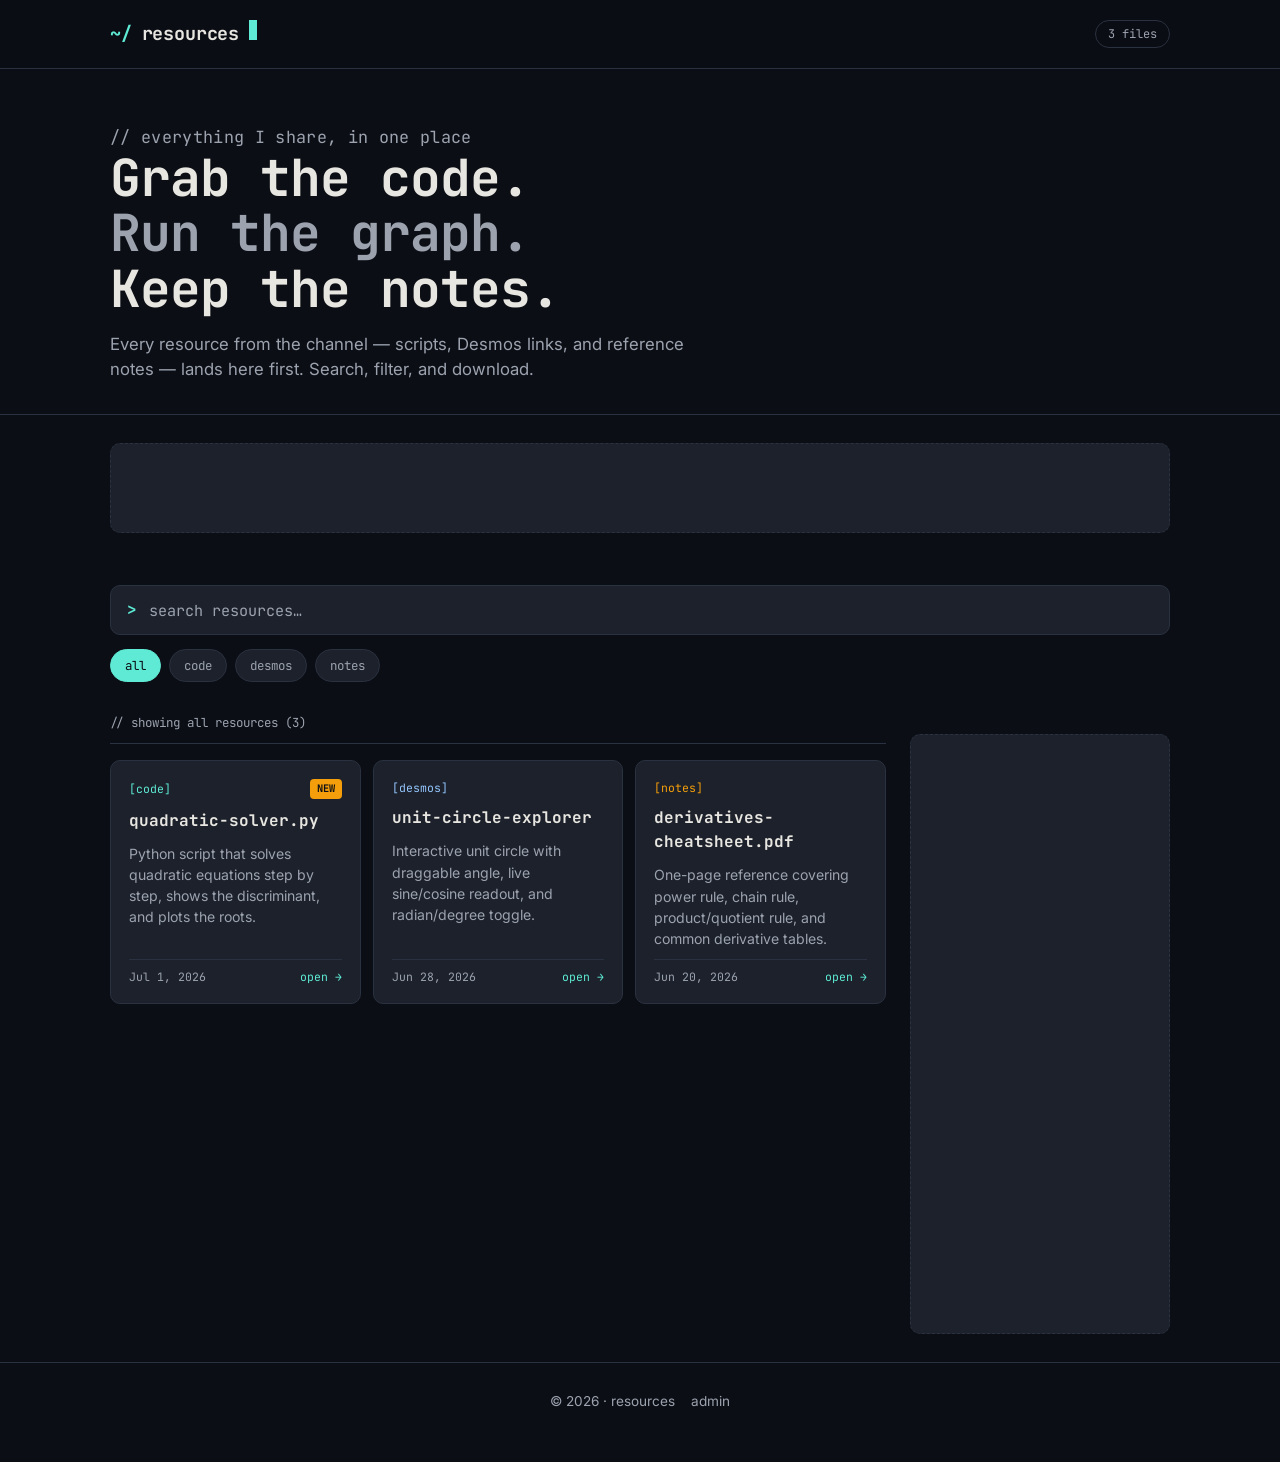
==== index.html @ 0abdf481 "Add files via upload" ====
<!DOCTYPE html>
<html lang="en">
<head>
<meta charset="UTF-8">
<meta name="viewport" content="width=device-width, initial-scale=1.0">
<title>/resources — code, graphs & notes</title>
<meta name="description" content="Downloadable code, Desmos graphs, and notes shared with the channel.">

<!-- Google AdSense (replace ca-pub-XXXXXXXXXXXXXXXX with your real Publisher ID) -->
<script async src="https://pagead2.googlesyndication.com/pagead/js/adsbygoogle.js?client=ca-pub-XXXXXXXXXXXXXXXX" crossorigin="anonymous"></script>

<link rel="preconnect" href="https://fonts.googleapis.com">
<link rel="preconnect" href="https://fonts.gstatic.com" crossorigin>
<link href="https://fonts.googleapis.com/css2?family=Inter:wght@400;500;600&family=JetBrains+Mono:wght@400;500;700&display=swap" rel="stylesheet">
<link rel="stylesheet" href="styles.css">
</head>
<body>

<header>
  <div class="wrap header-row">
    <a href="/" class="brand"><span class="prompt">~/</span>resources<span class="cursor"></span></a>
    <span class="count-pill" id="countPill">loading…</span>
  </div>
</header>

<section class="hero">
  <div class="wrap">
    <p class="hero-eyebrow">// everything I share, in one place</p>
    <h1>Grab the code.<br><span class="dim">Run the graph.</span><br>Keep the notes.</h1>
    <p>Every resource from the channel — scripts, Desmos links, and reference notes — lands here first. Search, filter, and download.</p>
  </div>
</section>

<div class="wrap">
  <div class="ad-slot banner">
    <ins class="adsbygoogle"
      style="display:block; width:100%;"
      data-ad-client="ca-pub-XXXXXXXXXXXXXXXX"
      data-ad-slot="0000000000"
      data-ad-format="horizontal"
      data-full-width-responsive="true"></ins>
  </div>

  <div class="controls">
    <div class="search-row">
      <span class="chevron">&gt;</span>
      <input type="text" id="searchInput" placeholder="search resources…" autocomplete="off">
    </div>
    <div class="filter-row" id="filterRow">
      <button class="filter-chip active" data-filter="all">all</button>
      <!-- category chips injected here -->
    </div>
  </div>

  <div class="layout-with-sidebar">
    <main class="listing">
      <p class="section-label" id="sectionLabel">// showing all resources</p>
      <div class="grid" id="grid"></div>
    </main>

    <aside class="sidebar">
      <div class="ad-slot">
        <ins class="adsbygoogle"
          style="display:block"
          data-ad-client="ca-pub-XXXXXXXXXXXXXXXX"
          data-ad-slot="0000000000"
          data-ad-format="auto"
          data-full-width-responsive="true"></ins>
      </div>
    </aside>
  </div>
</div>

<footer>
  <div class="wrap header-row" style="flex-wrap:wrap;">
    <span>© 2026 · resources</span>
    <a href="admin.html">admin</a>
  </div>
</footer>

<script>
(function() {
  const grid = document.getElementById('grid');
  const searchInput = document.getElementById('searchInput');
  const filterRow = document.getElementById('filterRow');
  const countPill = document.getElementById('countPill');
  const sectionLabel = document.getElementById('sectionLabel');

  let allResources = [];
  let activeFilter = 'all';
  let searchTerm = '';

  const CATEGORY_LABELS = {
    code: 'code',
    desmos: 'desmos',
    notes: 'notes'
  };

  function escapeHtml(str) {
    const div = document.createElement('div');
    div.textContent = str;
    return div.innerHTML;
  }

  function formatDate(dateStr) {
    const d = new Date(dateStr);
    if (isNaN(d)) return dateStr;
    return d.toLocaleDateString('en-US', { month: 'short', day: 'numeric', year: 'numeric' });
  }

  function buildFilterChips(resources) {
    const cats = [...new Set(resources.map(r => r.category))];
    cats.forEach(cat => {
      const btn = document.createElement('button');
      btn.className = 'filter-chip';
      btn.dataset.filter = cat;
      btn.textContent = CATEGORY_LABELS[cat] || cat;
      filterRow.appendChild(btn);
    });
  }

  function render() {
    const filtered = allResources.filter(r => {
      const matchesFilter = activeFilter === 'all' || r.category === activeFilter;
      const haystack = (r.title + ' ' + r.description).toLowerCase();
      const matchesSearch = haystack.includes(searchTerm.toLowerCase());
      return matchesFilter && matchesSearch;
    });

    countPill.textContent = allResources.length + ' file' + (allResources.length === 1 ? '' : 's');
    sectionLabel.textContent = activeFilter === 'all'
      ? `// showing all resources (${filtered.length})`
      : `// filtered: ${activeFilter} (${filtered.length})`;

    if (filtered.length === 0) {
      grid.innerHTML = `<div class="empty-state" style="grid-column:1/-1">
        <div class="glyph">∅</div>
        <p>No resources match that search.</p>
      </div>`;
      return;
    }

    let html = '';
    filtered.forEach((r, i) => {
      html += `
        <a class="card" href="${escapeHtml(r.url)}" target="_blank" rel="noopener noreferrer">
          <div class="card-top">
            <span class="tag ${escapeHtml(r.category)}">[${escapeHtml(r.category)}]</span>
            ${r.new ? '<span class="new-badge">NEW</span>' : ''}
          </div>
          <h3>${escapeHtml(r.title)}</h3>
          <p>${escapeHtml(r.description)}</p>
          <div class="card-footer">
            <span>${formatDate(r.date)}</span>
            <span class="go">open →</span>
          </div>
        </a>`;

      // in-feed ad every 6 cards
      if ((i + 1) % 6 === 0 && i !== filtered.length - 1) {
        html += `
          <div class="ad-slot in-feed">
            <ins class="adsbygoogle"
              style="display:block"
              data-ad-client="ca-pub-XXXXXXXXXXXXXXXX"
              data-ad-slot="0000000000"
              data-ad-format="fluid"
              data-full-width-responsive="true"></ins>
          </div>`;
      }
    });
    grid.innerHTML = html;

    // trigger adsbygoogle for newly inserted ad slots
    document.querySelectorAll('.ad-slot ins:not([data-adsbygoogle-status])').forEach(() => {
      try { (window.adsbygoogle = window.adsbygoogle || []).push({}); } catch (e) {}
    });
  }

  filterRow.addEventListener('click', (e) => {
    const btn = e.target.closest('.filter-chip');
    if (!btn) return;
    filterRow.querySelectorAll('.filter-chip').forEach(c => c.classList.remove('active'));
    btn.classList.add('active');
    activeFilter = btn.dataset.filter;
    render();
  });

  let debounceTimer;
  searchInput.addEventListener('input', (e) => {
    clearTimeout(debounceTimer);
    debounceTimer = setTimeout(() => {
      searchTerm = e.target.value;
      render();
    }, 120);
  });

  fetch('resources.json?_=' + Date.now())
    .then(res => res.json())
    .then(data => {
      allResources = data.sort((a, b) => new Date(b.date) - new Date(a.date));
      buildFilterChips(allResources);
      render();
    })
    .catch(() => {
      countPill.textContent = 'error';
      grid.innerHTML = `<div class="empty-state" style="grid-column:1/-1">
        <div class="glyph">!</div>
        <p>Couldn't load resources.json. Check the file exists in the repo root.</p>
      </div>`;
    });
})();
</script>

</body>
</html>
---- styles.css ----
/* ============================================
   Tokens
   ============================================ */
:root {
  --ink: #0B0E14;
  --surface: #1C212B;
  --surface-hover: #242B38;
  --border: #2A3140;
  --paper: #E8E6E1;
  --paper-dim: #9CA3AF;
  --teal: #5EEAD4;
  --teal-dim: #2DD4BF;
  --amber: #F59E0B;

  --font-display: 'JetBrains Mono', 'Courier New', monospace;
  --font-body: 'Inter', -apple-system, BlinkMacSystemFont, 'Segoe UI', sans-serif;

  --radius: 10px;
  --max-width: 1100px;
}

* { box-sizing: border-box; }

html {
  scroll-behavior: smooth;
}

@media (prefers-reduced-motion: reduce) {
  html { scroll-behavior: auto; }
  * { animation-duration: 0.01ms !important; transition-duration: 0.01ms !important; }
}

body {
  margin: 0;
  background: var(--ink);
  color: var(--paper);
  font-family: var(--font-body);
  font-size: 16px;
  line-height: 1.5;
  -webkit-font-smoothing: antialiased;
}

a { color: inherit; }

::selection {
  background: var(--teal);
  color: var(--ink);
}

/* ============================================
   Layout shell
   ============================================ */
.wrap {
  max-width: var(--max-width);
  margin: 0 auto;
  padding: 0 20px;
}

/* ============================================
   Header
   ============================================ */
header {
  border-bottom: 1px solid var(--border);
  padding: 20px 0;
  position: sticky;
  top: 0;
  background: rgba(11, 14, 20, 0.92);
  backdrop-filter: blur(8px);
  z-index: 50;
}

.header-row {
  display: flex;
  align-items: center;
  justify-content: space-between;
  gap: 16px;
}

.brand {
  display: flex;
  align-items: baseline;
  gap: 10px;
  font-family: var(--font-display);
  font-weight: 700;
  font-size: 1.15rem;
  letter-spacing: -0.01em;
  text-decoration: none;
  color: var(--paper);
}

.brand .prompt {
  color: var(--teal);
}

.brand .cursor {
  display: inline-block;
  width: 8px;
  height: 1.1em;
  background: var(--teal);
  animation: blink 1.1s steps(1) infinite;
  vertical-align: text-bottom;
}

@keyframes blink {
  50% { opacity: 0; }
}

.count-pill {
  font-family: var(--font-display);
  font-size: 0.75rem;
  color: var(--paper-dim);
  border: 1px solid var(--border);
  border-radius: 999px;
  padding: 4px 12px;
  white-space: nowrap;
}

/* ============================================
   Hero
   ============================================ */
.hero {
  padding: 56px 0 32px;
  border-bottom: 1px solid var(--border);
}

.hero-eyebrow {
  font-family: var(--font-display);
  font-size: 0.8rem;
  color: var(--teal);
  margin: 0 0 14px;
  letter-spacing: 0.02em;
}

.hero h1 {
  font-family: var(--font-display);
  font-size: clamp(2rem, 6vw, 3.2rem);
  line-height: 1.08;
  font-weight: 700;
  margin: 0 0 16px;
  letter-spacing: -0.02em;
}

.hero h1 .dim { color: var(--paper-dim); }

.hero p {
  color: var(--paper-dim);
  font-size: 1.05rem;
  max-width: 56ch;
  margin: 0;
}

/* ============================================
   Search / filter bar (terminal prompt style)
   ============================================ */
.controls {
  padding: 24px 0;
  display: flex;
  flex-direction: column;
  gap: 14px;
}

.search-row {
  display: flex;
  align-items: center;
  background: var(--surface);
  border: 1px solid var(--border);
  border-radius: var(--radius);
  padding: 12px 16px;
  gap: 10px;
  transition: border-color 0.15s ease;
}

.search-row:focus-within {
  border-color: var(--teal-dim);
}

.search-row .chevron {
  font-family: var(--font-display);
  color: var(--teal);
  font-weight: 700;
  flex-shrink: 0;
}

.search-row input {
  flex: 1;
  background: none;
  border: none;
  outline: none;
  color: var(--paper);
  font-family: var(--font-display);
  font-size: 0.95rem;
}

.search-row input::placeholder {
  color: var(--paper-dim);
}

.filter-row {
  display: flex;
  gap: 8px;
  flex-wrap: wrap;
}

.filter-chip {
  font-family: var(--font-display);
  font-size: 0.78rem;
  background: var(--surface);
  border: 1px solid var(--border);
  color: var(--paper-dim);
  padding: 7px 14px;
  border-radius: 999px;
  cursor: pointer;
  transition: all 0.15s ease;
  user-select: none;
}

.filter-chip:hover {
  border-color: var(--teal-dim);
  color: var(--paper);
}

.filter-chip:focus-visible {
  outline: 2px solid var(--teal);
  outline-offset: 2px;
}

.filter-chip.active {
  background: var(--teal);
  border-color: var(--teal);
  color: var(--ink);
}

/* ============================================
   Ad slots
   ============================================ */
.ad-slot {
  margin: 28px 0;
  border: 1px dashed var(--border);
  border-radius: var(--radius);
  min-height: 100px;
  display: flex;
  align-items: center;
  justify-content: center;
  color: var(--paper-dim);
  font-family: var(--font-display);
  font-size: 0.72rem;
  letter-spacing: 0.05em;
  text-transform: uppercase;
  background: var(--surface);
}

.ad-slot.banner { min-height: 90px; }
.ad-slot.in-feed { min-height: 100px; grid-column: 1 / -1; }

/* ============================================
   Resource grid / directory listing
   ============================================ */
.listing {
  padding: 8px 0 60px;
}

.section-label {
  font-family: var(--font-display);
  font-size: 0.78rem;
  color: var(--paper-dim);
  margin: 0 0 16px;
  padding-bottom: 10px;
  border-bottom: 1px solid var(--border);
}

.grid {
  display: grid;
  grid-template-columns: 1fr;
  gap: 12px;
}

@media (min-width: 720px) {
  .grid { grid-template-columns: repeat(2, 1fr); }
}

@media (min-width: 1040px) {
  .grid { grid-template-columns: repeat(3, 1fr); }
}

.card {
  background: var(--surface);
  border: 1px solid var(--border);
  border-radius: var(--radius);
  padding: 18px;
  display: flex;
  flex-direction: column;
  gap: 10px;
  text-decoration: none;
  color: var(--paper);
  transition: border-color 0.15s ease, transform 0.15s ease;
}

.card:hover {
  border-color: var(--teal-dim);
  transform: translateY(-2px);
}

.card:focus-visible {
  outline: 2px solid var(--teal);
  outline-offset: 2px;
}

.card-top {
  display: flex;
  align-items: center;
  justify-content: space-between;
  gap: 8px;
}

.tag {
  font-family: var(--font-display);
  font-size: 0.72rem;
  color: var(--teal);
}

.tag.code { color: var(--teal); }
.tag.desmos { color: #93C5FD; }
.tag.notes { color: var(--amber); }

.new-badge {
  font-family: var(--font-display);
  font-size: 0.65rem;
  background: var(--amber);
  color: var(--ink);
  padding: 2px 7px;
  border-radius: 4px;
  font-weight: 700;
}

.card h3 {
  font-family: var(--font-display);
  font-size: 1rem;
  margin: 0;
  word-break: break-word;
}

.card p {
  color: var(--paper-dim);
  font-size: 0.88rem;
  margin: 0;
  flex: 1;
}

.card-footer {
  display: flex;
  align-items: center;
  justify-content: space-between;
  font-family: var(--font-display);
  font-size: 0.72rem;
  color: var(--paper-dim);
  padding-top: 8px;
  border-top: 1px solid var(--border);
}

.card-footer .go {
  color: var(--teal);
}

.empty-state {
  text-align: center;
  padding: 60px 20px;
  color: var(--paper-dim);
}

.empty-state .glyph {
  font-family: var(--font-display);
  font-size: 2rem;
  color: var(--teal);
  margin-bottom: 12px;
}

/* ============================================
   Footer
   ============================================ */
footer {
  border-top: 1px solid var(--border);
  padding: 28px 0 50px;
  color: var(--paper-dim);
  font-size: 0.85rem;
  display: flex;
  justify-content: space-between;
  flex-wrap: wrap;
  gap: 10px;
}

footer a {
  color: var(--paper-dim);
  text-decoration: none;
}

footer a:hover {
  color: var(--teal);
}

/* Sidebar ad on desktop */
.layout-with-sidebar {
  display: grid;
  grid-template-columns: 1fr;
  gap: 24px;
  align-items: start;
}

@media (min-width: 1040px) {
  .layout-with-sidebar {
    grid-template-columns: 1fr 260px;
  }
  .sidebar {
    position: sticky;
    top: 90px;
  }
  .sidebar .ad-slot {
    min-height: 600px;
  }
}
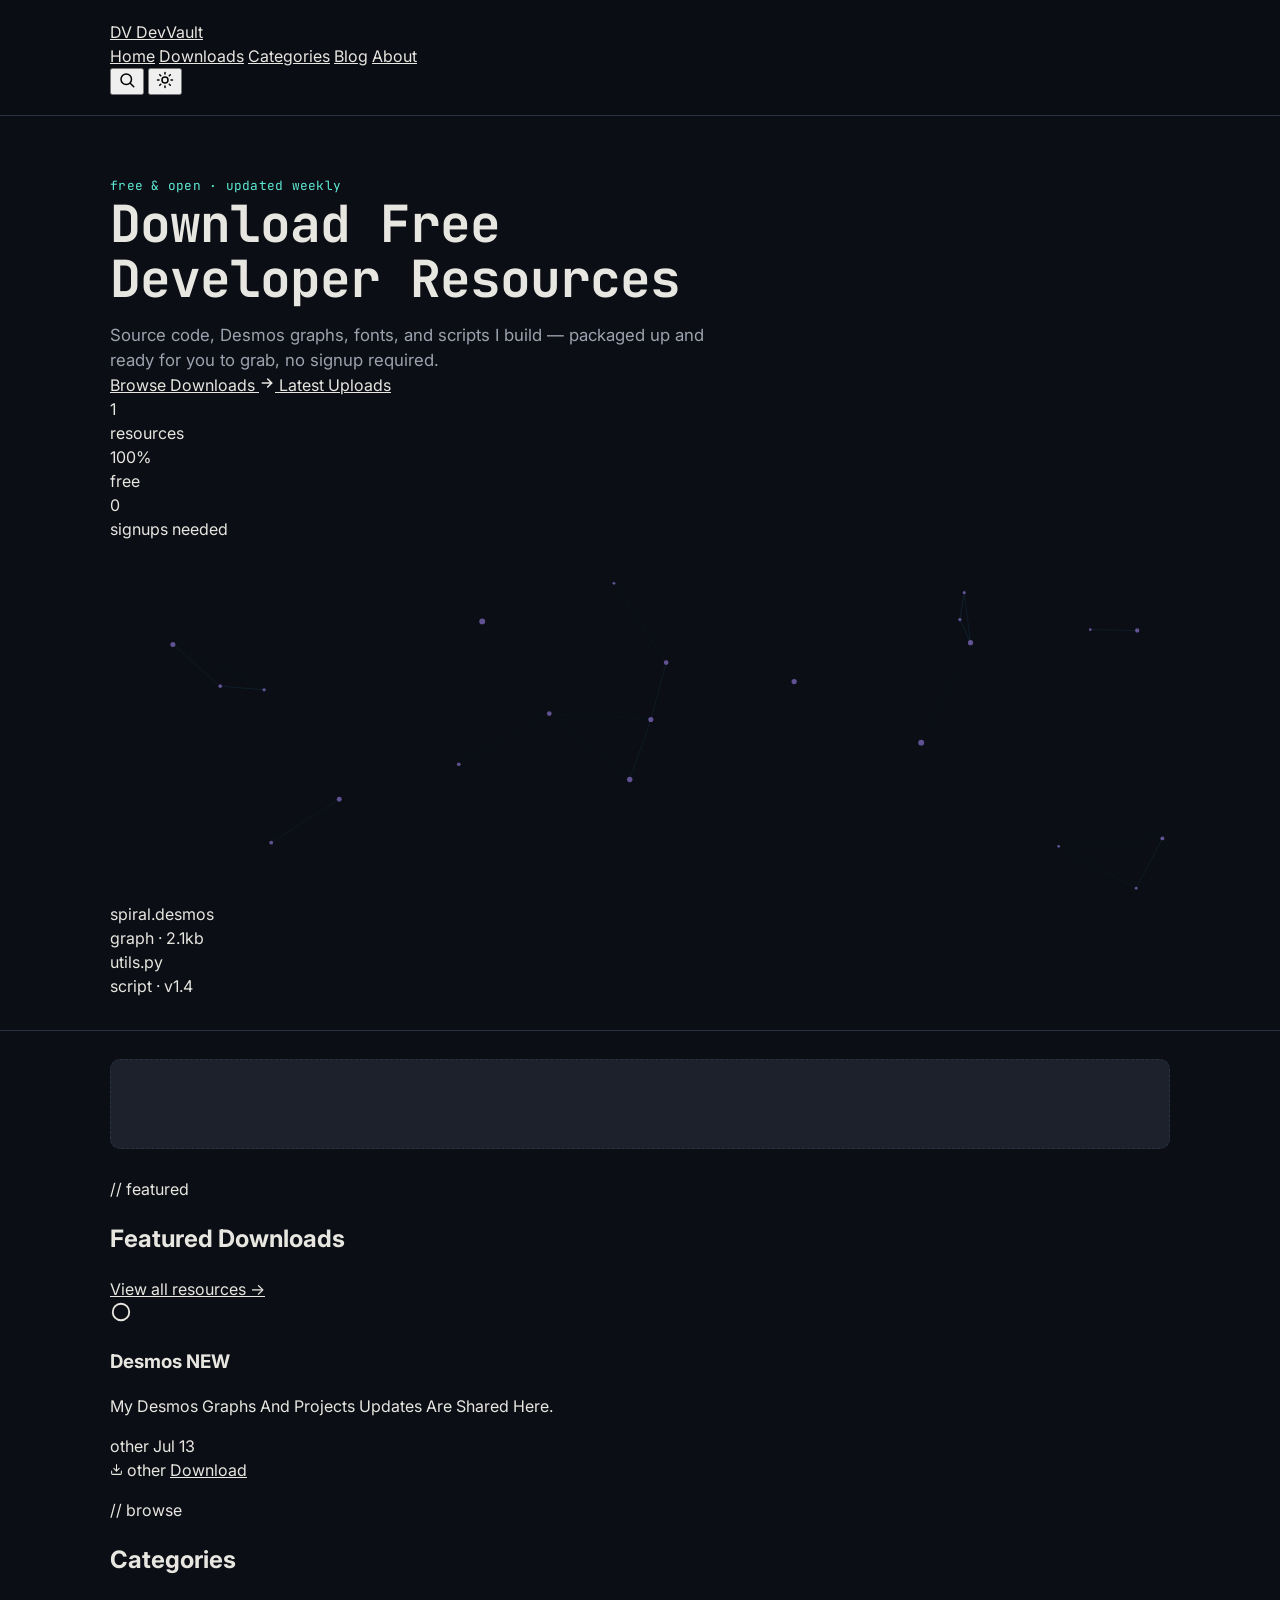
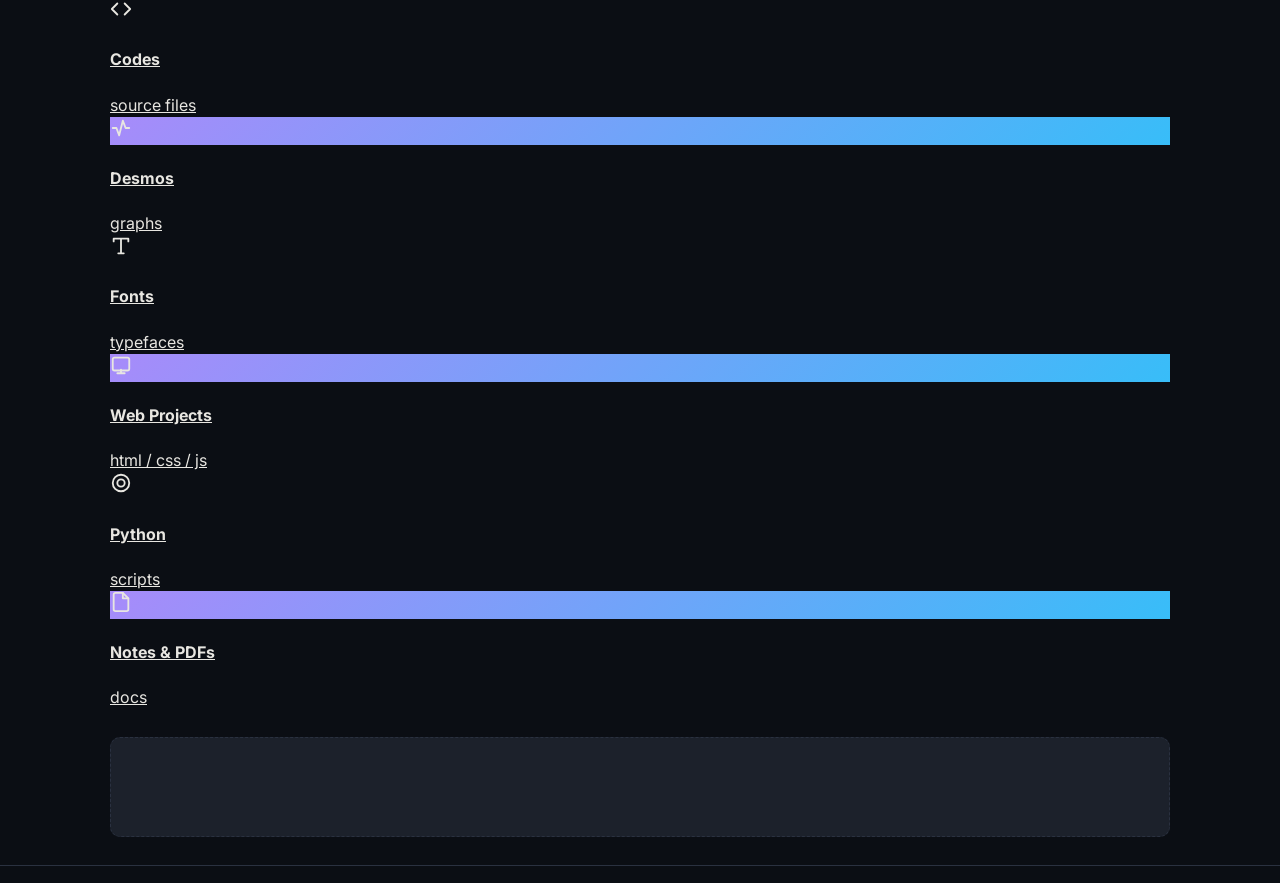
==== commit d652ef41: "Update index.html" ====
--- a/index.html
+++ b/index.html
@@ -3,36 +3,88 @@
 <head>
 <meta charset="UTF-8">
 <meta name="viewport" content="width=device-width, initial-scale=1.0">
-<title>/resources — code, graphs & notes</title>
-<meta name="description" content="Downloadable code, Desmos graphs, and notes shared with the channel.">
+<title>DevVault — Download Free Developer Resources</title>
+<meta name="description" content="Free source code, Desmos graphs, fonts, and dev resources to download.">
 
 <!-- Google AdSense (replace ca-pub-XXXXXXXXXXXXXXXX with your real Publisher ID) -->
 <script async src="https://pagead2.googlesyndication.com/pagead/js/adsbygoogle.js?client=ca-pub-XXXXXXXXXXXXXXXX" crossorigin="anonymous"></script>
 
 <link rel="preconnect" href="https://fonts.googleapis.com">
 <link rel="preconnect" href="https://fonts.gstatic.com" crossorigin>
-<link href="https://fonts.googleapis.com/css2?family=Inter:wght@400;500;600&family=JetBrains+Mono:wght@400;500;700&display=swap" rel="stylesheet">
+<link href="https://fonts.googleapis.com/css2?family=Inter:wght@400;500;600;700&family=Space+Grotesk:wght@500;600;700&family=JetBrains+Mono:wght@400;500;700&display=swap" rel="stylesheet">
 <link rel="stylesheet" href="styles.css">
 </head>
 <body>
 
-<header>
-  <div class="wrap header-row">
-    <a href="/" class="brand"><span class="prompt">~/</span>resources<span class="cursor"></span></a>
-    <span class="count-pill" id="countPill">loading…</span>
+<header class="glass">
+  <div class="wrap nav-row">
+    <a href="#" class="logo">
+      <span class="logo-mark">DV</span>
+      DevVault
+    </a>
+    <nav class="nav-links">
+      <a href="#home">Home</a>
+      <a href="#downloads">Downloads</a>
+      <a href="#categories">Categories</a>
+      <a href="#blog">Blog</a>
+      <a href="#about">About</a>
+    </nav>
+    <div class="nav-actions">
+      <button class="icon-btn" aria-label="Search" id="searchBtn">
+        <svg width="18" height="18" viewBox="0 0 24 24" fill="none" stroke="currentColor" stroke-width="2" stroke-linecap="round"><circle cx="11" cy="11" r="7"/><line x1="21" y1="21" x2="16.65" y2="16.65"/></svg>
+      </button>
+      <button class="icon-btn" aria-label="Toggle theme" id="themeBtn">
+        <svg width="18" height="18" viewBox="0 0 24 24" fill="none" stroke="currentColor" stroke-width="2" stroke-linecap="round" stroke-linejoin="round"><circle cx="12" cy="12" r="4"/><path d="M12 2v2M12 20v2M4.93 4.93l1.41 1.41M17.66 17.66l1.41 1.41M2 12h2M20 12h2M6.34 17.66l-1.41 1.41M19.07 4.93l-1.41 1.41"/></svg>
+      </button>
+    </div>
   </div>
 </header>
 
-<section class="hero">
-  <div class="wrap">
-    <p class="hero-eyebrow">// everything I share, in one place</p>
-    <h1>Grab the code.<br><span class="dim">Run the graph.</span><br>Keep the notes.</h1>
-    <p>Every resource from the channel — scripts, Desmos links, and reference notes — lands here first. Search, filter, and download.</p>
+<section class="hero" id="home">
+  <div class="wrap hero-grid">
+    <div class="hero-copy">
+      <span class="hero-eyebrow"><span class="dot"></span>free & open · updated weekly</span>
+      <h1>Download Free<br><span class="accent">Developer Resources</span></h1>
+      <p>Source code, Desmos graphs, fonts, and scripts I build — packaged up and ready for you to grab, no signup required.</p>
+      <div class="hero-actions">
+        <a href="#downloads" class="btn btn-primary">
+          Browse Downloads
+          <svg width="16" height="16" viewBox="0 0 24 24" fill="none" stroke="currentColor" stroke-width="2.4" stroke-linecap="round"><path d="M5 12h14M13 6l6 6-6 6"/></svg>
+        </a>
+        <a href="#downloads" class="btn btn-secondary">Latest Uploads</a>
+      </div>
+      <div class="hero-stats">
+        <div class="hero-stat">
+          <div class="num" id="statTotal">—</div>
+          <div class="label">resources</div>
+        </div>
+        <div class="hero-stat">
+          <div class="num">100%</div>
+          <div class="label">free</div>
+        </div>
+        <div class="hero-stat">
+          <div class="num">0</div>
+          <div class="label">signups needed</div>
+        </div>
+      </div>
+    </div>
+
+    <div class="hero-visual">
+      <canvas id="nodeCanvas"></canvas>
+      <div class="hero-visual-card glass c1">
+        <div class="card-title">spiral.desmos</div>
+        <div>graph · 2.1kb</div>
+      </div>
+      <div class="hero-visual-card glass c2">
+        <div class="card-title">utils.py</div>
+        <div>script · v1.4</div>
+      </div>
+    </div>
   </div>
 </section>
 
 <div class="wrap">
-  <div class="ad-slot banner">
+  <div class="ad-slot" style="min-height:90px;">
     <ins class="adsbygoogle"
       style="display:block; width:100%;"
       data-ad-client="ca-pub-XXXXXXXXXXXXXXXX"
@@ -40,60 +92,204 @@
       data-ad-format="horizontal"
       data-full-width-responsive="true"></ins>
   </div>
-
-  <div class="controls">
-    <div class="search-row">
-      <span class="chevron">&gt;</span>
-      <input type="text" id="searchInput" placeholder="search resources…" autocomplete="off">
-    </div>
-    <div class="filter-row" id="filterRow">
-      <button class="filter-chip active" data-filter="all">all</button>
-      <!-- category chips injected here -->
-    </div>
-  </div>
-
-  <div class="layout-with-sidebar">
-    <main class="listing">
-      <p class="section-label" id="sectionLabel">// showing all resources</p>
-      <div class="grid" id="grid"></div>
-    </main>
-
-    <aside class="sidebar">
-      <div class="ad-slot">
-        <ins class="adsbygoogle"
-          style="display:block"
-          data-ad-client="ca-pub-XXXXXXXXXXXXXXXX"
-          data-ad-slot="0000000000"
-          data-ad-format="auto"
-          data-full-width-responsive="true"></ins>
-      </div>
-    </aside>
-  </div>
 </div>
 
+<section id="downloads">
+  <div class="wrap">
+    <div class="section-head">
+      <div>
+        <p class="section-eyebrow">// featured</p>
+        <h2>Featured Downloads</h2>
+      </div>
+      <a href="#" class="section-link">View all resources →</a>
+    </div>
+    <div class="download-grid" id="featuredGrid">
+      <!-- populated by JS from resources.json, falls back to static cards below if it fails -->
+    </div>
+  </div>
+</section>
+
+<section id="categories">
+  <div class="wrap">
+    <div class="section-head">
+      <div>
+        <p class="section-eyebrow">// browse</p>
+        <h2>Categories</h2>
+      </div>
+    </div>
+    <div class="cat-grid">
+      <a href="#downloads" class="cat-card">
+        <div class="cat-icon">
+          <svg width="22" height="22" viewBox="0 0 24 24" fill="none" stroke="currentColor" stroke-width="2" stroke-linecap="round" stroke-linejoin="round"><polyline points="16 18 22 12 16 6"/><polyline points="8 6 2 12 8 18"/></svg>
+        </div>
+        <h4>Codes</h4>
+        <span class="count">source files</span>
+      </a>
+      <a href="#downloads" class="cat-card">
+        <div class="cat-icon">
+          <svg width="22" height="22" viewBox="0 0 24 24" fill="none" stroke="currentColor" stroke-width="2" stroke-linecap="round" stroke-linejoin="round"><path d="M3 12h4l3 8 4-16 3 8h4"/></svg>
+        </div>
+        <h4>Desmos</h4>
+        <span class="count">graphs</span>
+      </a>
+      <a href="#downloads" class="cat-card">
+        <div class="cat-icon">
+          <svg width="22" height="22" viewBox="0 0 24 24" fill="none" stroke="currentColor" stroke-width="2" stroke-linecap="round" stroke-linejoin="round"><path d="M4 7V4h16v3M9 20h6M12 4v16"/></svg>
+        </div>
+        <h4>Fonts</h4>
+        <span class="count">typefaces</span>
+      </a>
+      <a href="#downloads" class="cat-card">
+        <div class="cat-icon">
+          <svg width="22" height="22" viewBox="0 0 24 24" fill="none" stroke="currentColor" stroke-width="2" stroke-linecap="round" stroke-linejoin="round"><rect x="3" y="4" width="18" height="14" rx="2"/><path d="M8 21h8M12 17v4"/></svg>
+        </div>
+        <h4>Web Projects</h4>
+        <span class="count">html / css / js</span>
+      </a>
+      <a href="#downloads" class="cat-card">
+        <div class="cat-icon">
+          <svg width="22" height="22" viewBox="0 0 24 24" fill="none" stroke="currentColor" stroke-width="2" stroke-linecap="round" stroke-linejoin="round"><circle cx="12" cy="12" r="9"/><path d="M8 12a4 4 0 118 0 4 4 0 01-8 0z"/></svg>
+        </div>
+        <h4>Python</h4>
+        <span class="count">scripts</span>
+      </a>
+      <a href="#downloads" class="cat-card">
+        <div class="cat-icon">
+          <svg width="22" height="22" viewBox="0 0 24 24" fill="none" stroke="currentColor" stroke-width="2" stroke-linecap="round" stroke-linejoin="round"><path d="M14 2H6a2 2 0 00-2 2v16a2 2 0 002 2h12a2 2 0 002-2V8z"/><polyline points="14 2 14 8 20 8"/></svg>
+        </div>
+        <h4>Notes & PDFs</h4>
+        <span class="count">docs</span>
+      </a>
+    </div>
+  </div>
+</section>
+
+<div class="wrap">
+  <div class="ad-slot" style="min-height:100px;">
+    <ins class="adsbygoogle"
+      style="display:block"
+      data-ad-client="ca-pub-XXXXXXXXXXXXXXXX"
+      data-ad-slot="0000000000"
+      data-ad-format="fluid"
+      data-full-width-responsive="true"></ins>
+  </div>
+</div>
+
 <footer>
-  <div class="wrap header-row" style="flex-wrap:wrap;">
-    <span>© 2026 · resources</span>
-    <a href="admin.html">admin</a>
+  <div class="wrap footer-row">
+    <span>© 2026 DevVault · built and shared by sachinbb07</span>
+    <div class="footer-links">
+      <a href="admin.html">admin</a>
+      <a href="#about">about</a>
+    </div>
   </div>
 </footer>
 
 <script>
 (function() {
-  const grid = document.getElementById('grid');
-  const searchInput = document.getElementById('searchInput');
-  const filterRow = document.getElementById('filterRow');
-  const countPill = document.getElementById('countPill');
-  const sectionLabel = document.getElementById('sectionLabel');
-
-  let allResources = [];
-  let activeFilter = 'all';
-  let searchTerm = '';
-
-  const CATEGORY_LABELS = {
-    code: 'code',
-    desmos: 'desmos',
-    notes: 'notes'
+  // ---- Node-graph constellation canvas ----
+  const canvas = document.getElementById('nodeCanvas');
+  const ctx = canvas.getContext('2d');
+  let w, h, nodes;
+  const NODE_COUNT = 22;
+
+  function resize() {
+    const rect = canvas.parentElement.getBoundingClientRect();
+    w = canvas.width = rect.width;
+    h = canvas.height = rect.height;
+  }
+
+  function initNodes() {
+    nodes = Array.from({ length: NODE_COUNT }, () => ({
+      x: Math.random() * w,
+      y: Math.random() * h,
+      vx: (Math.random() - 0.5) * 0.25,
+      vy: (Math.random() - 0.5) * 0.25,
+      r: Math.random() * 1.8 + 1.2
+    }));
+  }
+
+  function step() {
+    ctx.clearRect(0, 0, w, h);
+    nodes.forEach(n => {
+      n.x += n.vx;
+      n.y += n.vy;
+      if (n.x < 0 || n.x > w) n.vx *= -1;
+      if (n.y < 0 || n.y > h) n.vy *= -1;
+    });
+
+    for (let i = 0; i < nodes.length; i++) {
+      for (let j = i + 1; j < nodes.length; j++) {
+        const dx = nodes[i].x - nodes[j].x;
+        const dy = nodes[i].y - nodes[j].y;
+        const dist = Math.sqrt(dx * dx + dy * dy);
+        if (dist < 130) {
+          ctx.strokeStyle = `rgba(56, 189, 248, ${0.14 * (1 - dist / 130)})`;
+          ctx.lineWidth = 1;
+          ctx.beginPath();
+          ctx.moveTo(nodes[i].x, nodes[i].y);
+          ctx.lineTo(nodes[j].x, nodes[j].y);
+          ctx.stroke();
+        }
+      }
+    }
+
+    nodes.forEach(n => {
+      ctx.beginPath();
+      ctx.arc(n.x, n.y, n.r, 0, Math.PI * 2);
+      ctx.fillStyle = 'rgba(167, 139, 250, 0.55)';
+      ctx.fill();
+    });
+
+    requestAnimationFrame(step);
+  }
+
+  const reduceMotion = window.matchMedia('(prefers-reduced-motion: reduce)').matches;
+  if (canvas) {
+    resize();
+    initNodes();
+    window.addEventListener('resize', () => { resize(); initNodes(); });
+    if (!reduceMotion) {
+      step();
+    } else {
+      // draw a single static frame
+      step_once();
+    }
+  }
+  function step_once() {
+    ctx.clearRect(0, 0, w, h);
+    nodes.forEach(n => {
+      ctx.beginPath();
+      ctx.arc(n.x, n.y, n.r, 0, Math.PI * 2);
+      ctx.fillStyle = 'rgba(167, 139, 250, 0.55)';
+      ctx.fill();
+    });
+  }
+
+  // ---- Theme toggle (light mode is a lightweight inversion) ----
+  const themeBtn = document.getElementById('themeBtn');
+  themeBtn.addEventListener('click', () => {
+    document.body.classList.toggle('light-mode');
+  });
+
+  // ---- Search (scrolls to downloads + focuses a future search input) ----
+  document.getElementById('searchBtn').addEventListener('click', () => {
+    document.getElementById('downloads').scrollIntoView({ behavior: 'smooth' });
+  });
+
+  // ---- Category icon colors alternate cyan/purple ----
+  document.querySelectorAll('.cat-icon').forEach((el, i) => {
+    if (i % 2 === 1) {
+      el.style.background = 'linear-gradient(135deg, #A78BFA 0%, #38BDF8 100%)';
+    }
+  });
+
+  // ---- Load resources.json and render featured cards ----
+  const ICONS = {
+    code: '<svg width="22" height="22" viewBox="0 0 24 24" fill="none" stroke="currentColor" stroke-width="2" stroke-linecap="round" stroke-linejoin="round"><polyline points="16 18 22 12 16 6"/><polyline points="8 6 2 12 8 18"/></svg>',
+    desmos: '<svg width="22" height="22" viewBox="0 0 24 24" fill="none" stroke="currentColor" stroke-width="2" stroke-linecap="round" stroke-linejoin="round"><path d="M3 12h4l3 8 4-16 3 8h4"/></svg>',
+    notes: '<svg width="22" height="22" viewBox="0 0 24 24" fill="none" stroke="currentColor" stroke-width="2" stroke-linecap="round" stroke-linejoin="round"><path d="M14 2H6a2 2 0 00-2 2v16a2 2 0 002 2h12a2 2 0 002-2V8z"/><polyline points="14 2 14 8 20 8"/></svg>',
+    other: '<svg width="22" height="22" viewBox="0 0 24 24" fill="none" stroke="currentColor" stroke-width="2" stroke-linecap="round" stroke-linejoin="round"><circle cx="12" cy="12" r="9"/></svg>'
   };
 
   function escapeHtml(str) {
@@ -105,109 +301,39 @@
   function formatDate(dateStr) {
     const d = new Date(dateStr);
     if (isNaN(d)) return dateStr;
-    return d.toLocaleDateString('en-US', { month: 'short', day: 'numeric', year: 'numeric' });
-  }
-
-  function buildFilterChips(resources) {
-    const cats = [...new Set(resources.map(r => r.category))];
-    cats.forEach(cat => {
-      const btn = document.createElement('button');
-      btn.className = 'filter-chip';
-      btn.dataset.filter = cat;
-      btn.textContent = CATEGORY_LABELS[cat] || cat;
-      filterRow.appendChild(btn);
-    });
-  }
-
-  function render() {
-    const filtered = allResources.filter(r => {
-      const matchesFilter = activeFilter === 'all' || r.category === activeFilter;
-      const haystack = (r.title + ' ' + r.description).toLowerCase();
-      const matchesSearch = haystack.includes(searchTerm.toLowerCase());
-      return matchesFilter && matchesSearch;
-    });
-
-    countPill.textContent = allResources.length + ' file' + (allResources.length === 1 ? '' : 's');
-    sectionLabel.textContent = activeFilter === 'all'
-      ? `// showing all resources (${filtered.length})`
-      : `// filtered: ${activeFilter} (${filtered.length})`;
-
-    if (filtered.length === 0) {
-      grid.innerHTML = `<div class="empty-state" style="grid-column:1/-1">
-        <div class="glyph">∅</div>
-        <p>No resources match that search.</p>
-      </div>`;
-      return;
-    }
-
-    let html = '';
-    filtered.forEach((r, i) => {
-      html += `
-        <a class="card" href="${escapeHtml(r.url)}" target="_blank" rel="noopener noreferrer">
-          <div class="card-top">
-            <span class="tag ${escapeHtml(r.category)}">[${escapeHtml(r.category)}]</span>
-            ${r.new ? '<span class="new-badge">NEW</span>' : ''}
-          </div>
-          <h3>${escapeHtml(r.title)}</h3>
-          <p>${escapeHtml(r.description)}</p>
-          <div class="card-footer">
-            <span>${formatDate(r.date)}</span>
-            <span class="go">open →</span>
-          </div>
-        </a>`;
-
-      // in-feed ad every 6 cards
-      if ((i + 1) % 6 === 0 && i !== filtered.length - 1) {
-        html += `
-          <div class="ad-slot in-feed">
-            <ins class="adsbygoogle"
-              style="display:block"
-              data-ad-client="ca-pub-XXXXXXXXXXXXXXXX"
-              data-ad-slot="0000000000"
-              data-ad-format="fluid"
-              data-full-width-responsive="true"></ins>
-          </div>`;
-      }
-    });
-    grid.innerHTML = html;
-
-    // trigger adsbygoogle for newly inserted ad slots
-    document.querySelectorAll('.ad-slot ins:not([data-adsbygoogle-status])').forEach(() => {
-      try { (window.adsbygoogle = window.adsbygoogle || []).push({}); } catch (e) {}
-    });
-  }
-
-  filterRow.addEventListener('click', (e) => {
-    const btn = e.target.closest('.filter-chip');
-    if (!btn) return;
-    filterRow.querySelectorAll('.filter-chip').forEach(c => c.classList.remove('active'));
-    btn.classList.add('active');
-    activeFilter = btn.dataset.filter;
-    render();
-  });
-
-  let debounceTimer;
-  searchInput.addEventListener('input', (e) => {
-    clearTimeout(debounceTimer);
-    debounceTimer = setTimeout(() => {
-      searchTerm = e.target.value;
-      render();
-    }, 120);
-  });
+    return d.toLocaleDateString('en-US', { month: 'short', day: 'numeric' });
+  }
 
   fetch('resources.json?_=' + Date.now())
     .then(res => res.json())
     .then(data => {
-      allResources = data.sort((a, b) => new Date(b.date) - new Date(a.date));
-      buildFilterChips(allResources);
-      render();
+      const sorted = data.sort((a, b) => new Date(b.date) - new Date(a.date));
+      document.getElementById('statTotal').textContent = sorted.length;
+
+      const grid = document.getElementById('featuredGrid');
+      const featured = sorted.slice(0, 8);
+
+      grid.innerHTML = featured.map((r, i) => `
+        <div class="dl-card">
+          <div class="dl-icon ${i % 2 === 1 ? 'purple' : ''}">${ICONS[r.category] || ICONS.other}</div>
+          <h3>${escapeHtml(r.title)} ${r.new ? '<span class="new-tag">NEW</span>' : ''}</h3>
+          <p class="desc">${escapeHtml(r.description)}</p>
+          <div class="dl-meta">
+            <span>${escapeHtml(r.category)}</span>
+            <span>${formatDate(r.date)}</span>
+          </div>
+          <div class="dl-footer">
+            <span class="dl-count">
+              <svg width="13" height="13" viewBox="0 0 24 24" fill="none" stroke="currentColor" stroke-width="2" stroke-linecap="round" stroke-linejoin="round"><path d="M21 15v4a2 2 0 01-2 2H5a2 2 0 01-2-2v-4M7 10l5 5 5-5M12 15V3"/></svg>
+              ${escapeHtml(r.category)}
+            </span>
+            <a href="${escapeHtml(r.url)}" target="_blank" rel="noopener noreferrer" class="dl-btn">Download</a>
+          </div>
+        </div>
+      `).join('');
     })
     .catch(() => {
-      countPill.textContent = 'error';
-      grid.innerHTML = `<div class="empty-state" style="grid-column:1/-1">
-        <div class="glyph">!</div>
-        <p>Couldn't load resources.json. Check the file exists in the repo root.</p>
-      </div>`;
+      document.getElementById('statTotal').textContent = '—';
     });
 })();
 </script>
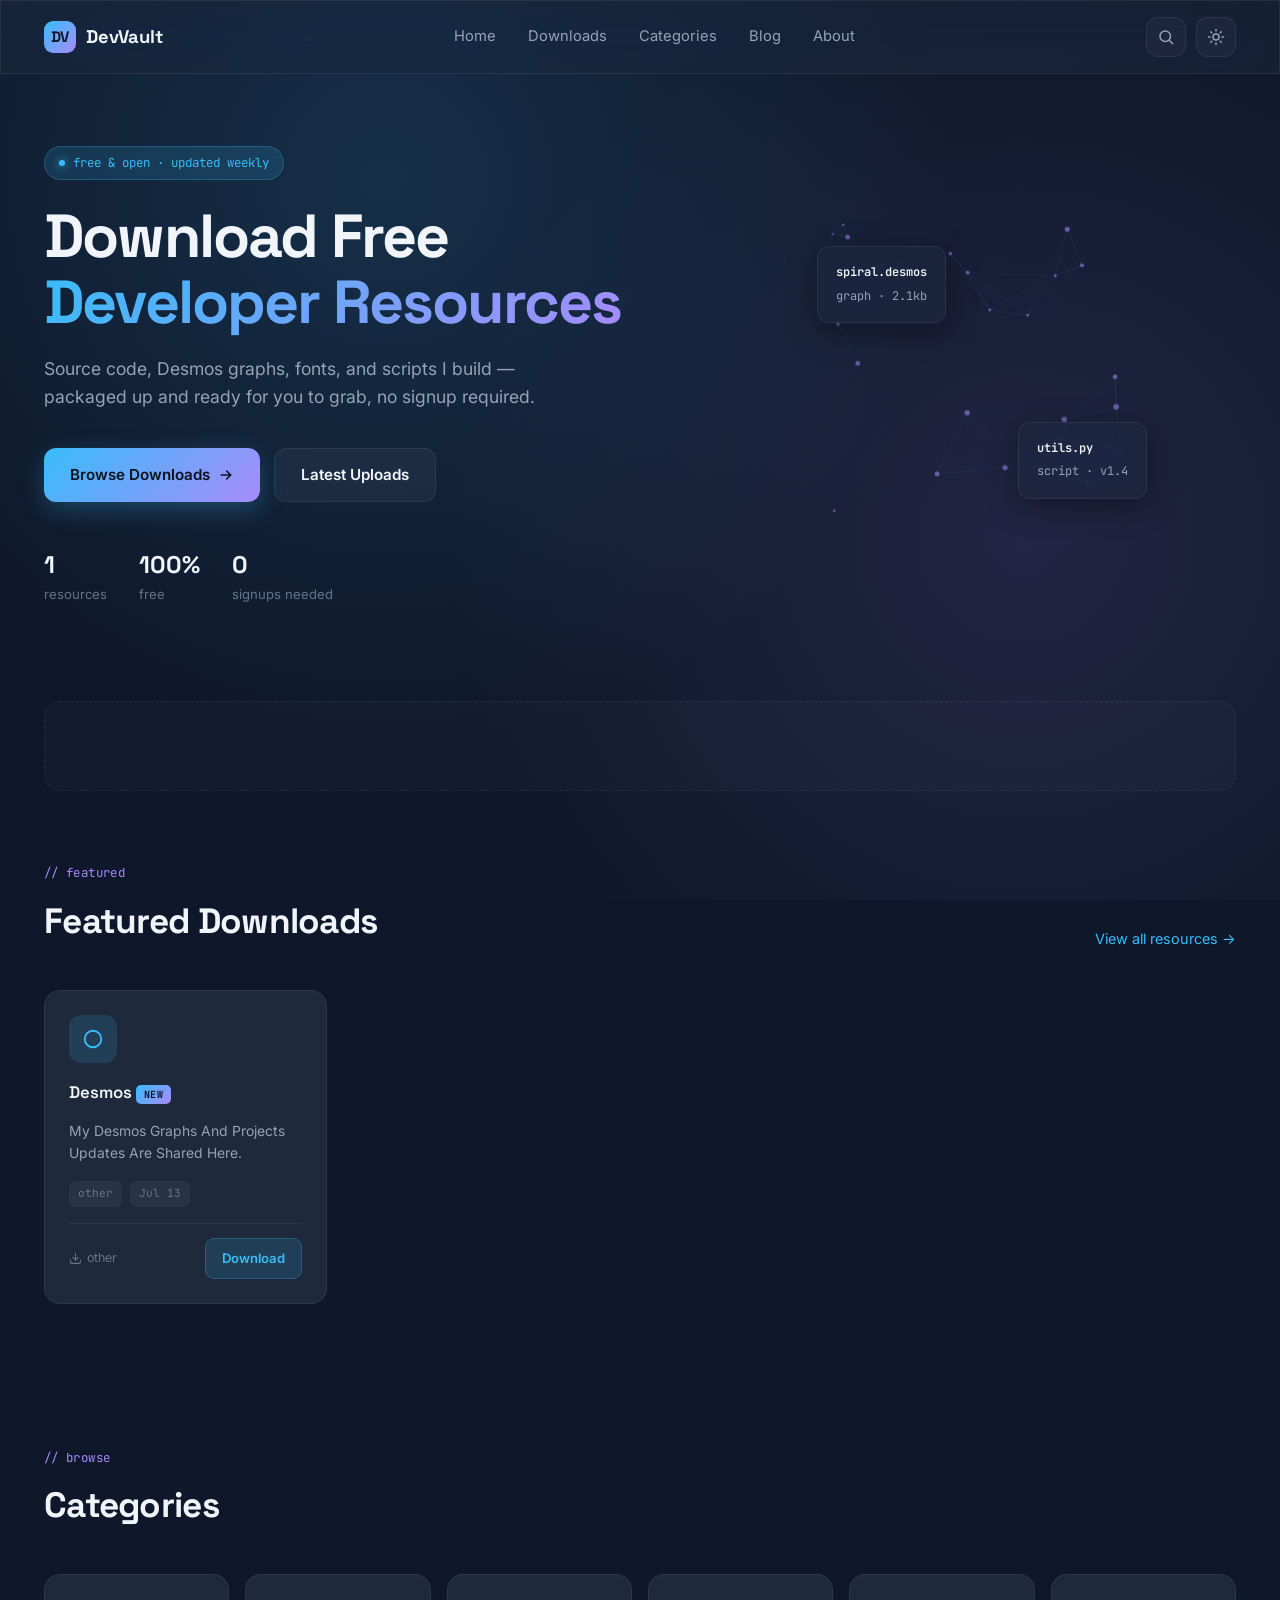
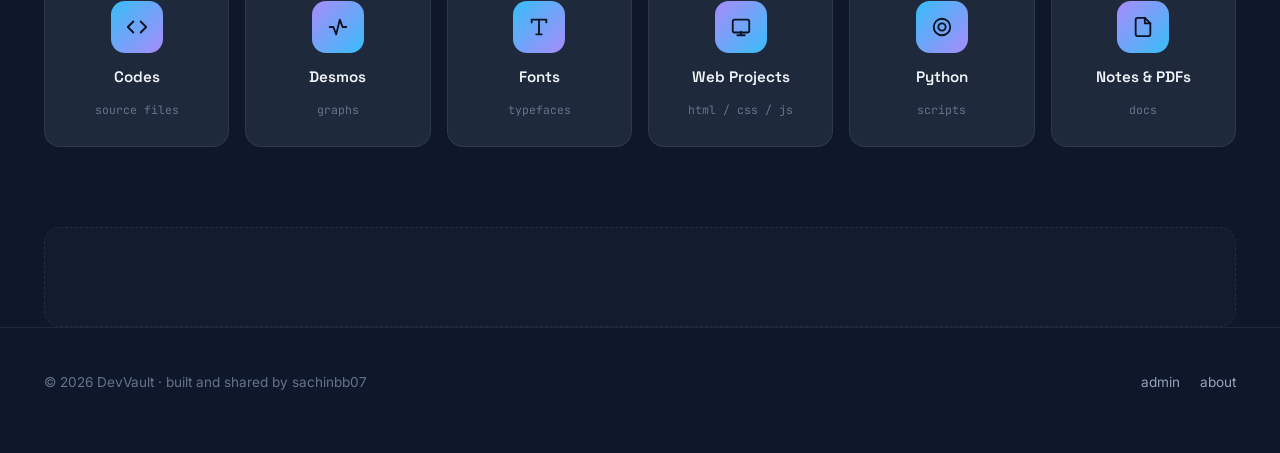
==== commit d2cdf3fd: "Update index.html" ====
--- a/index.html
+++ b/index.html
@@ -3,7 +3,7 @@
 <head>
 <meta charset="UTF-8">
 <meta name="viewport" content="width=device-width, initial-scale=1.0">
-<title>DevVault — Download Free Developer Resources</title>
+<title>Wedito — Enhance Your Wedits </title>
 <meta name="description" content="Free source code, Desmos graphs, fonts, and dev resources to download.">
 
 <!-- Google AdSense (replace ca-pub-XXXXXXXXXXXXXXXX with your real Publisher ID) -->
--- a/styles.css
+++ b/styles.css
@@ -2,376 +2,597 @@
    Tokens
    ============================================ */
 :root {
-  --ink: #0B0E14;
-  --surface: #1C212B;
-  --surface-hover: #242B38;
-  --border: #2A3140;
-  --paper: #E8E6E1;
-  --paper-dim: #9CA3AF;
-  --teal: #5EEAD4;
-  --teal-dim: #2DD4BF;
-  --amber: #F59E0B;
-
-  --font-display: 'JetBrains Mono', 'Courier New', monospace;
-  --font-body: 'Inter', -apple-system, BlinkMacSystemFont, 'Segoe UI', sans-serif;
-
-  --radius: 10px;
-  --max-width: 1100px;
+  --bg: #0F172A;
+  --bg-elevated: #131C31;
+  --card: #1E293B;
+  --card-hover: #253449;
+  --border: rgba(148, 163, 184, 0.12);
+  --border-hover: rgba(56, 189, 248, 0.4);
+
+  --text: #F1F5F9;
+  --text-dim: #94A3B8;
+  --text-faint: #64748B;
+
+  --cyan: #38BDF8;
+  --cyan-soft: rgba(56, 189, 248, 0.15);
+  --purple: #A78BFA;
+  --purple-soft: rgba(167, 139, 250, 0.15);
+
+  --gradient-primary: linear-gradient(135deg, #38BDF8 0%, #A78BFA 100%);
+  --gradient-radial: radial-gradient(circle at 30% 20%, rgba(56, 189, 248, 0.15), transparent 50%),
+                      radial-gradient(circle at 80% 60%, rgba(167, 139, 250, 0.12), transparent 50%);
+
+  --font-display: 'Space Grotesk', 'Inter', sans-serif;
+  --font-body: 'Inter', -apple-system, BlinkMacSystemFont, sans-serif;
+  --font-mono: 'JetBrains Mono', 'Courier New', monospace;
+
+  --radius-sm: 12px;
+  --radius-lg: 16px;
+  --max-width: 1240px;
+
+  --shadow-soft: 0 8px 30px rgba(0, 0, 0, 0.35);
+  --shadow-lift: 0 20px 50px rgba(0, 0, 0, 0.45);
 }
 
 * { box-sizing: border-box; }
 
-html {
-  scroll-behavior: smooth;
-}
+html { scroll-behavior: smooth; }
 
 @media (prefers-reduced-motion: reduce) {
   html { scroll-behavior: auto; }
-  * { animation-duration: 0.01ms !important; transition-duration: 0.01ms !important; }
+  *, *::before, *::after {
+    animation-duration: 0.01ms !important;
+    transition-duration: 0.01ms !important;
+  }
 }
 
 body {
   margin: 0;
-  background: var(--ink);
-  color: var(--paper);
+  background: var(--bg);
+  background-image: var(--gradient-radial);
+  background-attachment: fixed;
+  color: var(--text);
   font-family: var(--font-body);
   font-size: 16px;
-  line-height: 1.5;
+  line-height: 1.6;
   -webkit-font-smoothing: antialiased;
 }
 
-a { color: inherit; }
+a { color: inherit; text-decoration: none; }
+img { max-width: 100%; display: block; }
 
 ::selection {
-  background: var(--teal);
-  color: var(--ink);
-}
-
-/* ============================================
-   Layout shell
-   ============================================ */
+  background: var(--cyan);
+  color: var(--bg);
+}
+
 .wrap {
   max-width: var(--max-width);
   margin: 0 auto;
-  padding: 0 20px;
-}
-
-/* ============================================
-   Header
+  padding: 0 24px;
+}
+
+/* ============================================
+   Glass utility
+   ============================================ */
+.glass {
+  background: rgba(30, 41, 59, 0.55);
+  backdrop-filter: blur(20px) saturate(140%);
+  -webkit-backdrop-filter: blur(20px) saturate(140%);
+  border: 1px solid var(--border);
+}
+
+/* ============================================
+   Navbar
    ============================================ */
 header {
-  border-bottom: 1px solid var(--border);
-  padding: 20px 0;
   position: sticky;
   top: 0;
-  background: rgba(11, 14, 20, 0.92);
-  backdrop-filter: blur(8px);
-  z-index: 50;
-}
-
-.header-row {
+  z-index: 100;
+  border-bottom: 1px solid var(--border);
+  padding: 16px 0;
+}
+
+.nav-row {
   display: flex;
   align-items: center;
   justify-content: space-between;
-  gap: 16px;
-}
-
-.brand {
-  display: flex;
-  align-items: baseline;
+  gap: 24px;
+}
+
+.logo {
+  display: flex;
+  align-items: center;
   gap: 10px;
   font-family: var(--font-display);
   font-weight: 700;
   font-size: 1.15rem;
   letter-spacing: -0.01em;
-  text-decoration: none;
-  color: var(--paper);
-}
-
-.brand .prompt {
-  color: var(--teal);
-}
-
-.brand .cursor {
-  display: inline-block;
-  width: 8px;
-  height: 1.1em;
-  background: var(--teal);
-  animation: blink 1.1s steps(1) infinite;
-  vertical-align: text-bottom;
-}
-
-@keyframes blink {
-  50% { opacity: 0; }
-}
-
-.count-pill {
+  flex-shrink: 0;
+}
+
+.logo-mark {
+  width: 32px;
+  height: 32px;
+  border-radius: 9px;
+  background: var(--gradient-primary);
+  display: flex;
+  align-items: center;
+  justify-content: center;
   font-family: var(--font-display);
-  font-size: 0.75rem;
-  color: var(--paper-dim);
+  font-weight: 700;
+  color: var(--bg);
+  font-size: 0.95rem;
+  flex-shrink: 0;
+}
+
+.nav-links {
+  display: none;
+  align-items: center;
+  gap: 4px;
+}
+
+.nav-links a {
+  font-size: 0.92rem;
+  color: var(--text-dim);
+  padding: 8px 14px;
+  border-radius: 8px;
+  transition: color 0.15s ease, background 0.15s ease;
+}
+
+.nav-links a:hover {
+  color: var(--text);
+  background: rgba(148, 163, 184, 0.08);
+}
+
+@media (min-width: 900px) {
+  .nav-links { display: flex; }
+}
+
+.nav-actions {
+  display: flex;
+  align-items: center;
+  gap: 10px;
+}
+
+.icon-btn {
+  width: 40px;
+  height: 40px;
+  border-radius: var(--radius-sm);
   border: 1px solid var(--border);
+  background: rgba(148, 163, 184, 0.05);
+  display: flex;
+  align-items: center;
+  justify-content: center;
+  cursor: pointer;
+  color: var(--text-dim);
+  transition: all 0.15s ease;
+  flex-shrink: 0;
+}
+
+.icon-btn:hover {
+  border-color: var(--border-hover);
+  color: var(--cyan);
+  background: var(--cyan-soft);
+}
+
+.icon-btn:focus-visible,
+a:focus-visible,
+button:focus-visible {
+  outline: 2px solid var(--cyan);
+  outline-offset: 2px;
+}
+
+/* ============================================
+   Hero
+   ============================================ */
+.hero {
+  padding: 72px 0 88px;
+  position: relative;
+  overflow: hidden;
+}
+
+.hero-grid {
+  display: grid;
+  grid-template-columns: 1fr;
+  gap: 48px;
+  align-items: center;
+  position: relative;
+  z-index: 2;
+}
+
+@media (min-width: 960px) {
+  .hero-grid { grid-template-columns: 1.1fr 0.9fr; }
+}
+
+.hero-eyebrow {
+  display: inline-flex;
+  align-items: center;
+  gap: 8px;
+  font-family: var(--font-mono);
+  font-size: 0.78rem;
+  color: var(--cyan);
+  background: var(--cyan-soft);
+  border: 1px solid rgba(56, 189, 248, 0.25);
+  padding: 6px 14px;
   border-radius: 999px;
-  padding: 4px 12px;
-  white-space: nowrap;
-}
-
-/* ============================================
-   Hero
-   ============================================ */
-.hero {
-  padding: 56px 0 32px;
-  border-bottom: 1px solid var(--border);
-}
-
-.hero-eyebrow {
-  font-family: var(--font-display);
-  font-size: 0.8rem;
-  color: var(--teal);
-  margin: 0 0 14px;
-  letter-spacing: 0.02em;
+  margin: 0 0 24px;
+}
+
+.hero-eyebrow .dot {
+  width: 6px;
+  height: 6px;
+  border-radius: 50%;
+  background: var(--cyan);
+  box-shadow: 0 0 8px var(--cyan);
 }
 
 .hero h1 {
   font-family: var(--font-display);
-  font-size: clamp(2rem, 6vw, 3.2rem);
+  font-size: clamp(2.4rem, 5.5vw, 3.8rem);
   line-height: 1.08;
   font-weight: 700;
-  margin: 0 0 16px;
+  letter-spacing: -0.03em;
+  margin: 0 0 20px;
+}
+
+.hero h1 .accent {
+  background: var(--gradient-primary);
+  -webkit-background-clip: text;
+  background-clip: text;
+  color: transparent;
+}
+
+.hero p {
+  color: var(--text-dim);
+  font-size: 1.1rem;
+  max-width: 46ch;
+  margin: 0 0 36px;
+}
+
+.hero-actions {
+  display: flex;
+  flex-wrap: wrap;
+  gap: 14px;
+}
+
+.btn {
+  font-family: var(--font-body);
+  font-weight: 600;
+  font-size: 0.95rem;
+  padding: 14px 26px;
+  border-radius: var(--radius-sm);
+  cursor: pointer;
+  border: none;
+  display: inline-flex;
+  align-items: center;
+  gap: 8px;
+  transition: transform 0.15s ease, box-shadow 0.15s ease, opacity 0.15s ease;
+}
+
+.btn-primary {
+  background: var(--gradient-primary);
+  color: #0B1220;
+  box-shadow: 0 8px 24px rgba(56, 189, 248, 0.25);
+}
+
+.btn-primary:hover {
+  transform: translateY(-2px);
+  box-shadow: 0 12px 32px rgba(56, 189, 248, 0.35);
+}
+
+.btn-secondary {
+  background: rgba(148, 163, 184, 0.08);
+  color: var(--text);
+  border: 1px solid var(--border);
+}
+
+.btn-secondary:hover {
+  border-color: var(--border-hover);
+  background: rgba(148, 163, 184, 0.12);
+  transform: translateY(-2px);
+}
+
+.hero-stats {
+  display: flex;
+  gap: 32px;
+  margin-top: 44px;
+  flex-wrap: wrap;
+}
+
+.hero-stat .num {
+  font-family: var(--font-display);
+  font-size: 1.5rem;
+  font-weight: 700;
+}
+
+.hero-stat .label {
+  font-size: 0.82rem;
+  color: var(--text-faint);
+}
+
+/* Hero visual: node-graph constellation */
+.hero-visual {
+  position: relative;
+  aspect-ratio: 1 / 1;
+  max-width: 460px;
+  margin: 0 auto;
+}
+
+.hero-visual canvas {
+  width: 100%;
+  height: 100%;
+  border-radius: 24px;
+}
+
+.hero-visual-card {
+  position: absolute;
+  padding: 16px 18px;
+  border-radius: var(--radius-sm);
+  font-family: var(--font-mono);
+  font-size: 0.75rem;
+  color: var(--text-dim);
+  box-shadow: var(--shadow-soft);
+}
+
+.hero-visual-card.c1 {
+  top: 8%;
+  left: -4%;
+}
+
+.hero-visual-card.c2 {
+  bottom: 10%;
+  right: -6%;
+}
+
+.hero-visual-card .card-title {
+  color: var(--text);
+  font-weight: 600;
+  margin-bottom: 4px;
+}
+
+/* ============================================
+   Section shared
+   ============================================ */
+section {
+  padding: 72px 0;
+}
+
+.section-head {
+  display: flex;
+  align-items: flex-end;
+  justify-content: space-between;
+  gap: 20px;
+  margin-bottom: 40px;
+  flex-wrap: wrap;
+}
+
+.section-eyebrow {
+  font-family: var(--font-mono);
+  font-size: 0.78rem;
+  color: var(--purple);
+  margin: 0 0 10px;
+  letter-spacing: 0.03em;
+}
+
+.section-head h2 {
+  font-family: var(--font-display);
+  font-size: clamp(1.6rem, 3.5vw, 2.2rem);
+  font-weight: 700;
   letter-spacing: -0.02em;
-}
-
-.hero h1 .dim { color: var(--paper-dim); }
-
-.hero p {
-  color: var(--paper-dim);
+  margin: 0;
+}
+
+.section-link {
+  font-size: 0.9rem;
+  color: var(--cyan);
+  display: inline-flex;
+  align-items: center;
+  gap: 6px;
+  white-space: nowrap;
+}
+
+/* ============================================
+   Featured downloads
+   ============================================ */
+.download-grid {
+  display: grid;
+  grid-template-columns: 1fr;
+  gap: 20px;
+}
+
+@media (min-width: 640px) {
+  .download-grid { grid-template-columns: repeat(2, 1fr); }
+}
+
+@media (min-width: 1080px) {
+  .download-grid { grid-template-columns: repeat(4, 1fr); }
+}
+
+.dl-card {
+  background: var(--card);
+  border: 1px solid var(--border);
+  border-radius: var(--radius-lg);
+  padding: 24px;
+  display: flex;
+  flex-direction: column;
+  gap: 16px;
+  transition: transform 0.2s ease, border-color 0.2s ease, box-shadow 0.2s ease;
+}
+
+.dl-card:hover {
+  transform: translateY(-4px);
+  border-color: var(--border-hover);
+  box-shadow: var(--shadow-lift);
+}
+
+.dl-icon {
+  width: 48px;
+  height: 48px;
+  border-radius: var(--radius-sm);
+  display: flex;
+  align-items: center;
+  justify-content: center;
+  font-size: 1.3rem;
+  background: var(--cyan-soft);
+  color: var(--cyan);
+}
+
+.dl-icon.purple { background: var(--purple-soft); color: var(--purple); }
+
+.dl-card h3 {
+  font-family: var(--font-display);
   font-size: 1.05rem;
-  max-width: 56ch;
+  font-weight: 600;
   margin: 0;
 }
 
-/* ============================================
-   Search / filter bar (terminal prompt style)
-   ============================================ */
-.controls {
-  padding: 24px 0;
+.dl-card .desc {
+  color: var(--text-dim);
+  font-size: 0.87rem;
+  margin: 0;
+  flex: 1;
+  line-height: 1.55;
+}
+
+.dl-meta {
+  display: flex;
+  flex-wrap: wrap;
+  gap: 8px;
+  font-family: var(--font-mono);
+  font-size: 0.7rem;
+  color: var(--text-faint);
+}
+
+.dl-meta span {
+  background: rgba(148, 163, 184, 0.08);
+  padding: 4px 9px;
+  border-radius: 6px;
+}
+
+.dl-footer {
+  display: flex;
+  align-items: center;
+  justify-content: space-between;
+  gap: 10px;
+  padding-top: 14px;
+  border-top: 1px solid var(--border);
+}
+
+.dl-count {
+  font-size: 0.78rem;
+  color: var(--text-faint);
+  display: flex;
+  align-items: center;
+  gap: 5px;
+}
+
+.dl-btn {
+  font-family: var(--font-body);
+  font-weight: 600;
+  font-size: 0.82rem;
+  padding: 9px 16px;
+  border-radius: 9px;
+  background: var(--cyan-soft);
+  color: var(--cyan);
+  border: 1px solid rgba(56, 189, 248, 0.25);
+  cursor: pointer;
+  transition: all 0.15s ease;
+}
+
+.dl-btn:hover {
+  background: var(--cyan);
+  color: #0B1220;
+}
+
+.new-tag {
+  font-family: var(--font-mono);
+  font-size: 0.62rem;
+  font-weight: 700;
+  background: var(--gradient-primary);
+  color: #0B1220;
+  padding: 3px 8px;
+  border-radius: 5px;
+  letter-spacing: 0.03em;
+}
+
+/* ============================================
+   Categories
+   ============================================ */
+.cat-grid {
+  display: grid;
+  grid-template-columns: repeat(2, 1fr);
+  gap: 16px;
+}
+
+@media (min-width: 720px) {
+  .cat-grid { grid-template-columns: repeat(3, 1fr); }
+}
+
+@media (min-width: 1080px) {
+  .cat-grid { grid-template-columns: repeat(6, 1fr); }
+}
+
+.cat-card {
+  background: var(--card);
+  border: 1px solid var(--border);
+  border-radius: var(--radius-lg);
+  padding: 26px 18px;
+  text-align: center;
   display: flex;
   flex-direction: column;
-  gap: 14px;
-}
-
-.search-row {
-  display: flex;
-  align-items: center;
-  background: var(--surface);
-  border: 1px solid var(--border);
-  border-radius: var(--radius);
-  padding: 12px 16px;
-  gap: 10px;
-  transition: border-color 0.15s ease;
-}
-
-.search-row:focus-within {
-  border-color: var(--teal-dim);
-}
-
-.search-row .chevron {
-  font-family: var(--font-display);
-  color: var(--teal);
-  font-weight: 700;
-  flex-shrink: 0;
-}
-
-.search-row input {
-  flex: 1;
-  background: none;
-  border: none;
-  outline: none;
-  color: var(--paper);
+  align-items: center;
+  gap: 12px;
+  transition: transform 0.2s ease, border-color 0.2s ease;
+}
+
+.cat-card:hover {
+  transform: translateY(-4px);
+  border-color: var(--border-hover);
+}
+
+.cat-icon {
+  width: 52px;
+  height: 52px;
+  border-radius: 14px;
+  display: flex;
+  align-items: center;
+  justify-content: center;
+  font-size: 1.4rem;
+  background: var(--gradient-primary);
+  color: #0B1220;
+}
+
+.cat-card h4 {
   font-family: var(--font-display);
   font-size: 0.95rem;
-}
-
-.search-row input::placeholder {
-  color: var(--paper-dim);
-}
-
-.filter-row {
-  display: flex;
-  gap: 8px;
-  flex-wrap: wrap;
-}
-
-.filter-chip {
-  font-family: var(--font-display);
-  font-size: 0.78rem;
-  background: var(--surface);
-  border: 1px solid var(--border);
-  color: var(--paper-dim);
-  padding: 7px 14px;
-  border-radius: 999px;
-  cursor: pointer;
-  transition: all 0.15s ease;
-  user-select: none;
-}
-
-.filter-chip:hover {
-  border-color: var(--teal-dim);
-  color: var(--paper);
-}
-
-.filter-chip:focus-visible {
-  outline: 2px solid var(--teal);
-  outline-offset: 2px;
-}
-
-.filter-chip.active {
-  background: var(--teal);
-  border-color: var(--teal);
-  color: var(--ink);
+  font-weight: 600;
+  margin: 0;
+}
+
+.cat-card .count {
+  font-family: var(--font-mono);
+  font-size: 0.72rem;
+  color: var(--text-faint);
 }
 
 /* ============================================
    Ad slots
    ============================================ */
 .ad-slot {
-  margin: 28px 0;
+  margin: 8px 0 0;
   border: 1px dashed var(--border);
-  border-radius: var(--radius);
+  border-radius: var(--radius-lg);
   min-height: 100px;
   display: flex;
   align-items: center;
   justify-content: center;
-  color: var(--paper-dim);
-  font-family: var(--font-display);
-  font-size: 0.72rem;
+  color: var(--text-faint);
+  font-family: var(--font-mono);
+  font-size: 0.7rem;
   letter-spacing: 0.05em;
   text-transform: uppercase;
-  background: var(--surface);
-}
-
-.ad-slot.banner { min-height: 90px; }
-.ad-slot.in-feed { min-height: 100px; grid-column: 1 / -1; }
-
-/* ============================================
-   Resource grid / directory listing
-   ============================================ */
-.listing {
-  padding: 8px 0 60px;
-}
-
-.section-label {
-  font-family: var(--font-display);
-  font-size: 0.78rem;
-  color: var(--paper-dim);
-  margin: 0 0 16px;
-  padding-bottom: 10px;
-  border-bottom: 1px solid var(--border);
-}
-
-.grid {
-  display: grid;
-  grid-template-columns: 1fr;
-  gap: 12px;
-}
-
-@media (min-width: 720px) {
-  .grid { grid-template-columns: repeat(2, 1fr); }
-}
-
-@media (min-width: 1040px) {
-  .grid { grid-template-columns: repeat(3, 1fr); }
-}
-
-.card {
-  background: var(--surface);
-  border: 1px solid var(--border);
-  border-radius: var(--radius);
-  padding: 18px;
-  display: flex;
-  flex-direction: column;
-  gap: 10px;
-  text-decoration: none;
-  color: var(--paper);
-  transition: border-color 0.15s ease, transform 0.15s ease;
-}
-
-.card:hover {
-  border-color: var(--teal-dim);
-  transform: translateY(-2px);
-}
-
-.card:focus-visible {
-  outline: 2px solid var(--teal);
-  outline-offset: 2px;
-}
-
-.card-top {
-  display: flex;
-  align-items: center;
-  justify-content: space-between;
-  gap: 8px;
-}
-
-.tag {
-  font-family: var(--font-display);
-  font-size: 0.72rem;
-  color: var(--teal);
-}
-
-.tag.code { color: var(--teal); }
-.tag.desmos { color: #93C5FD; }
-.tag.notes { color: var(--amber); }
-
-.new-badge {
-  font-family: var(--font-display);
-  font-size: 0.65rem;
-  background: var(--amber);
-  color: var(--ink);
-  padding: 2px 7px;
-  border-radius: 4px;
-  font-weight: 700;
-}
-
-.card h3 {
-  font-family: var(--font-display);
-  font-size: 1rem;
-  margin: 0;
-  word-break: break-word;
-}
-
-.card p {
-  color: var(--paper-dim);
-  font-size: 0.88rem;
-  margin: 0;
-  flex: 1;
-}
-
-.card-footer {
-  display: flex;
-  align-items: center;
-  justify-content: space-between;
-  font-family: var(--font-display);
-  font-size: 0.72rem;
-  color: var(--paper-dim);
-  padding-top: 8px;
-  border-top: 1px solid var(--border);
-}
-
-.card-footer .go {
-  color: var(--teal);
-}
-
-.empty-state {
-  text-align: center;
-  padding: 60px 20px;
-  color: var(--paper-dim);
-}
-
-.empty-state .glyph {
-  font-family: var(--font-display);
-  font-size: 2rem;
-  color: var(--teal);
-  margin-bottom: 12px;
+  background: rgba(148, 163, 184, 0.03);
 }
 
 /* ============================================
@@ -379,41 +600,27 @@
    ============================================ */
 footer {
   border-top: 1px solid var(--border);
-  padding: 28px 0 50px;
-  color: var(--paper-dim);
-  font-size: 0.85rem;
+  padding: 44px 0 60px;
+}
+
+.footer-row {
   display: flex;
   justify-content: space-between;
   flex-wrap: wrap;
-  gap: 10px;
-}
-
-footer a {
-  color: var(--paper-dim);
-  text-decoration: none;
-}
-
-footer a:hover {
-  color: var(--teal);
-}
-
-/* Sidebar ad on desktop */
-.layout-with-sidebar {
-  display: grid;
-  grid-template-columns: 1fr;
-  gap: 24px;
-  align-items: start;
-}
-
-@media (min-width: 1040px) {
-  .layout-with-sidebar {
-    grid-template-columns: 1fr 260px;
-  }
-  .sidebar {
-    position: sticky;
-    top: 90px;
-  }
-  .sidebar .ad-slot {
-    min-height: 600px;
-  }
-}
+  gap: 16px;
+  color: var(--text-faint);
+  font-size: 0.85rem;
+}
+
+.footer-row a {
+  color: var(--text-dim);
+  transition: color 0.15s ease;
+}
+
+.footer-row a:hover { color: var(--cyan); }
+
+.footer-links {
+  display: flex;
+  gap: 20px;
+  flex-wrap: wrap;
+}
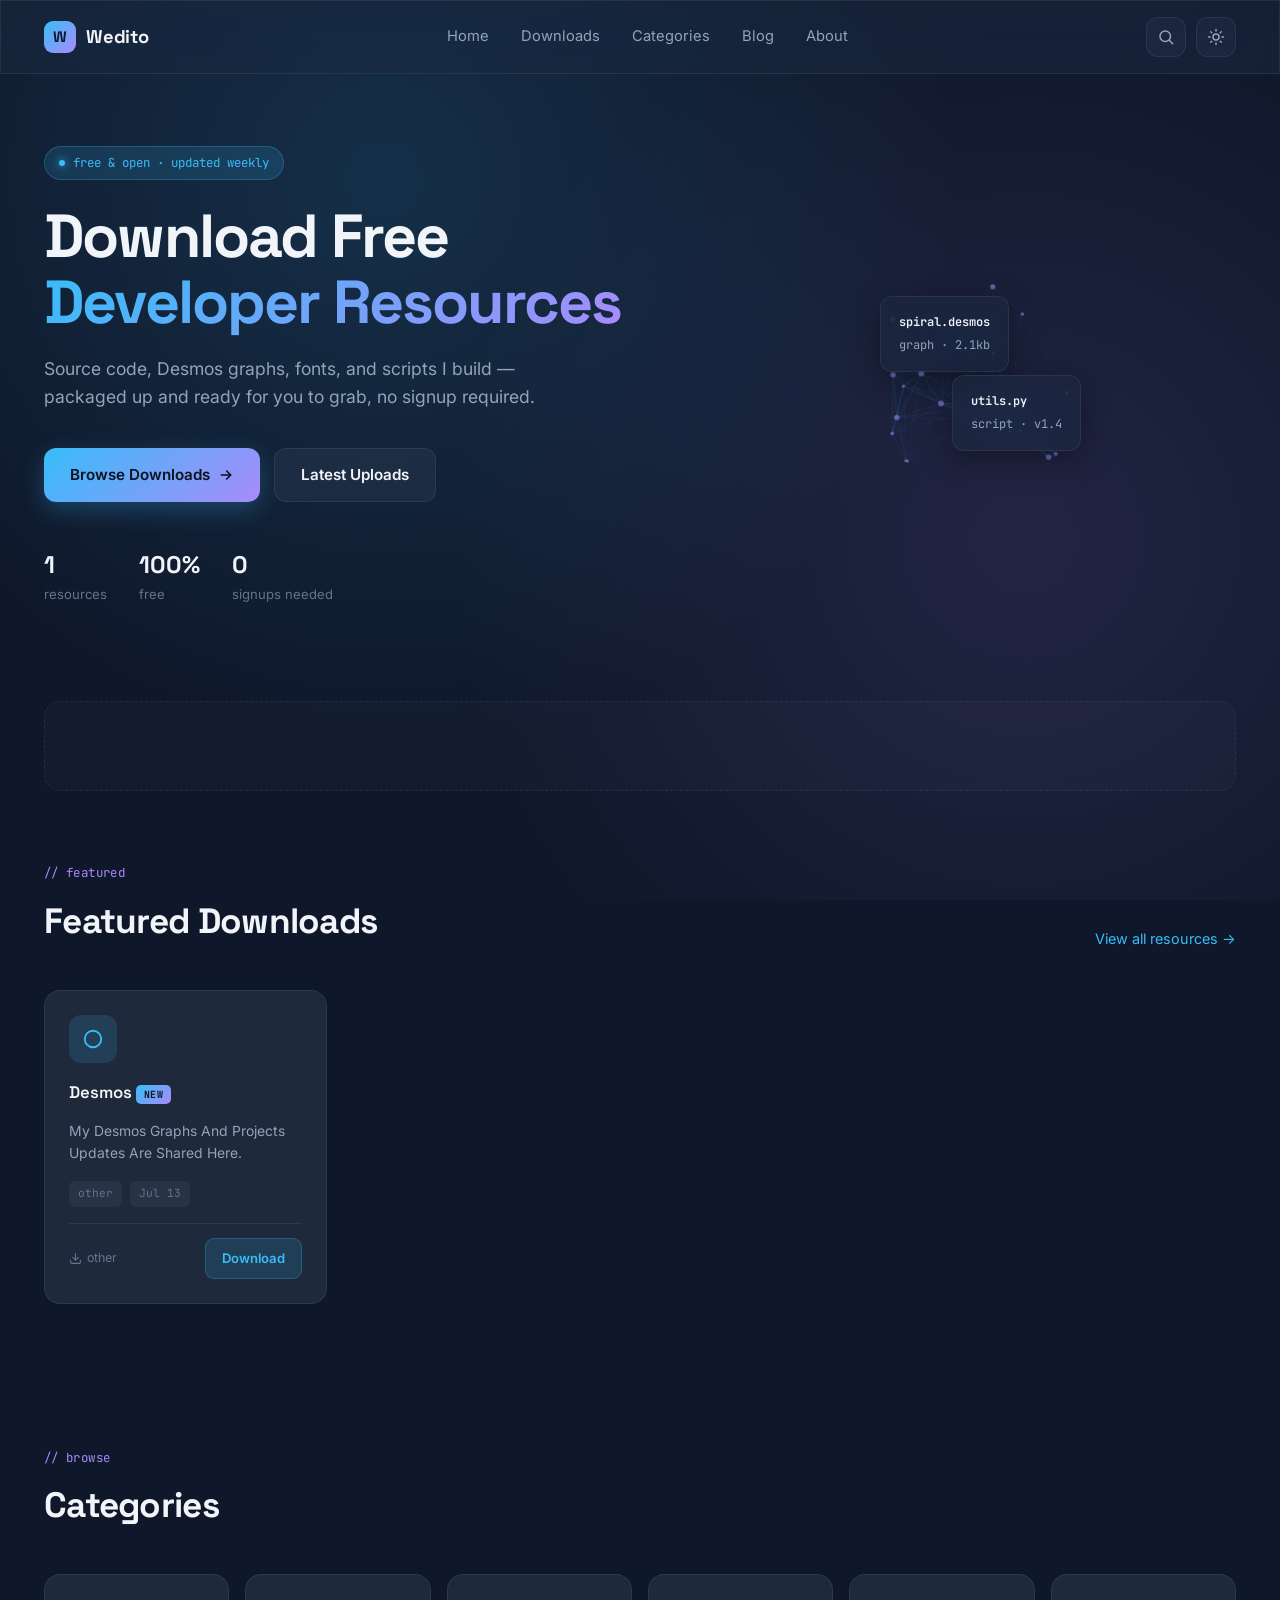
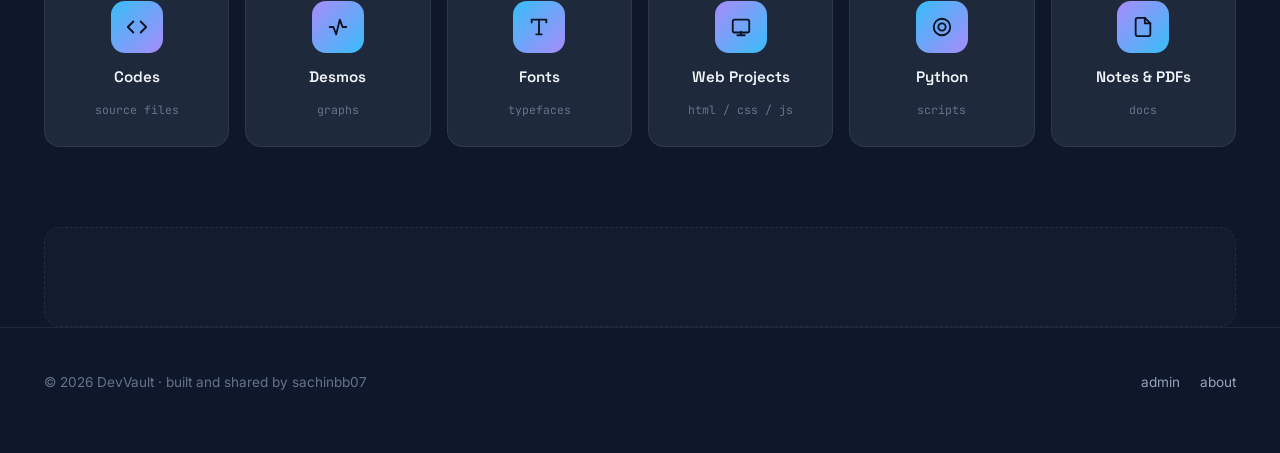
==== commit b054380e: "Update index.html" ====
--- a/index.html
+++ b/index.html
@@ -19,8 +19,8 @@
 <header class="glass">
   <div class="wrap nav-row">
     <a href="#" class="logo">
-      <span class="logo-mark">DV</span>
-      DevVault
+      <span class="logo-mark">W</span>
+      Wedito
     </a>
     <nav class="nav-links">
       <a href="#home">Home</a>
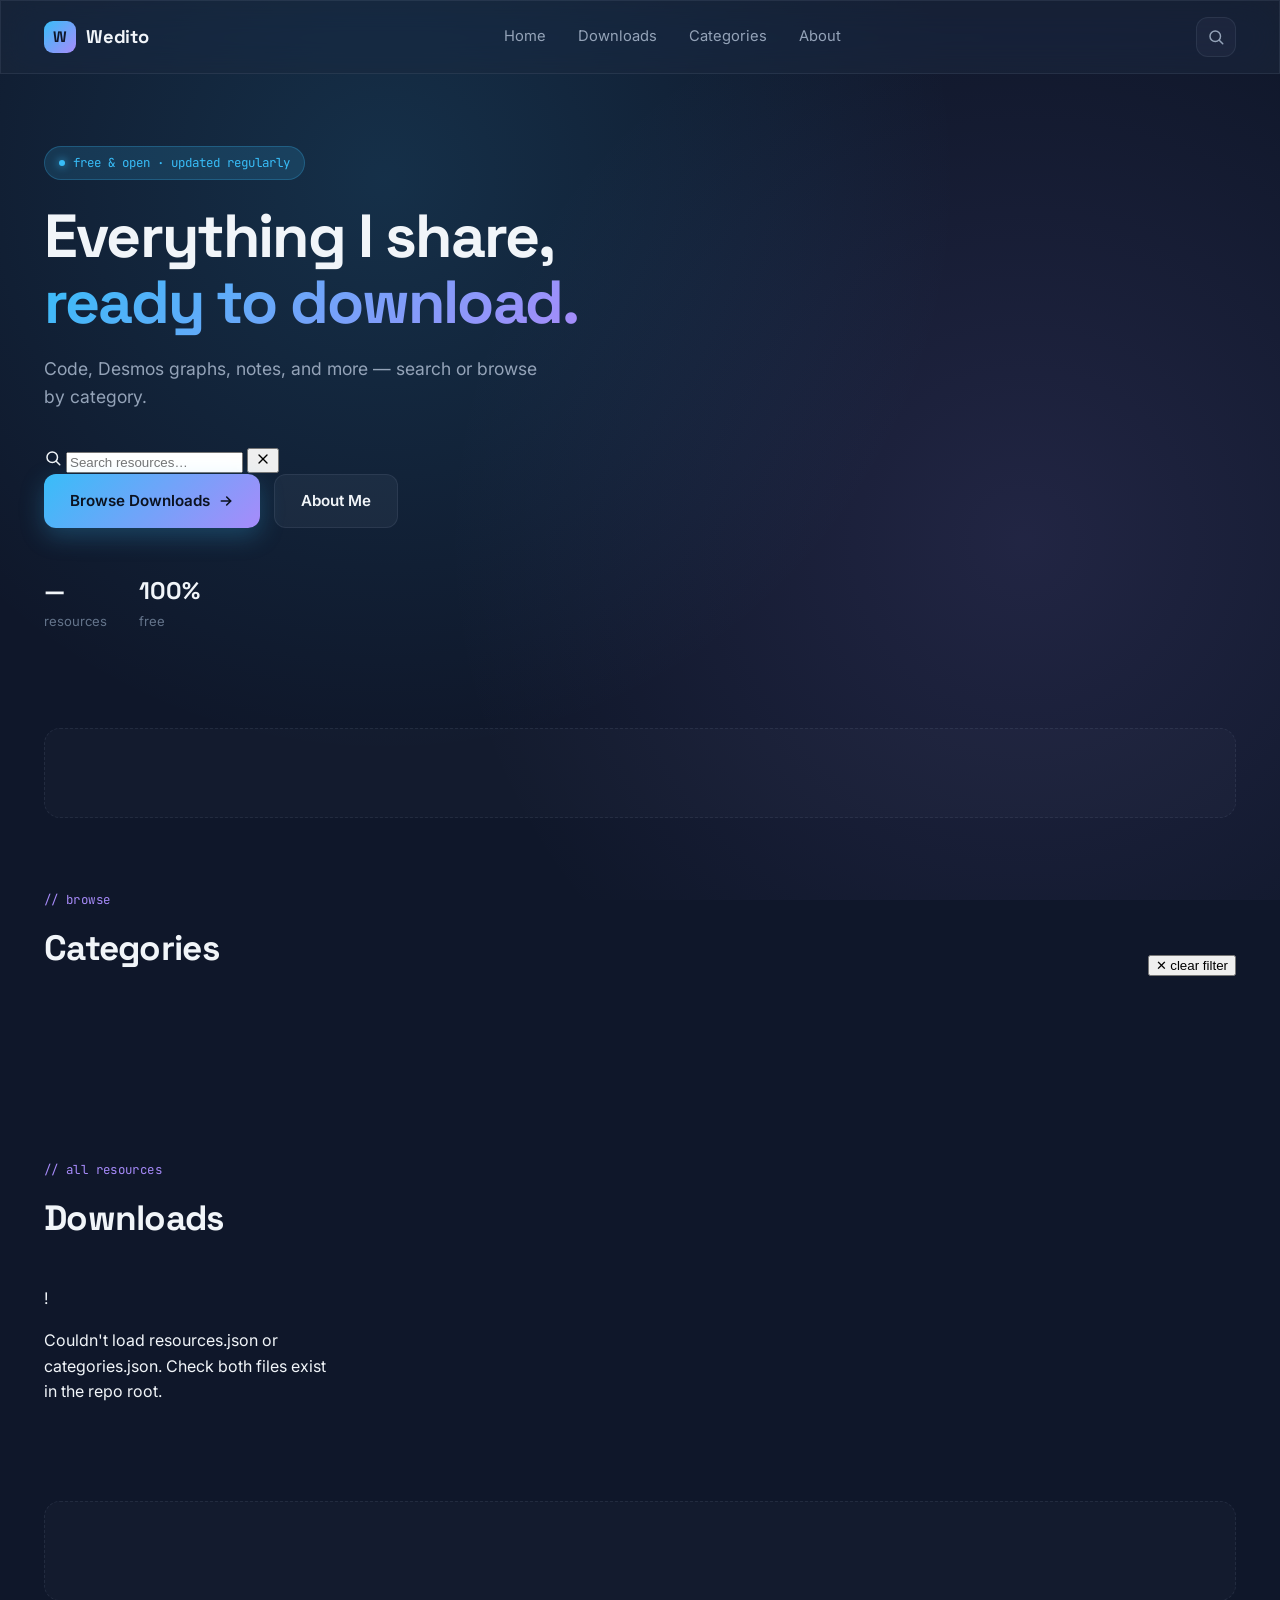
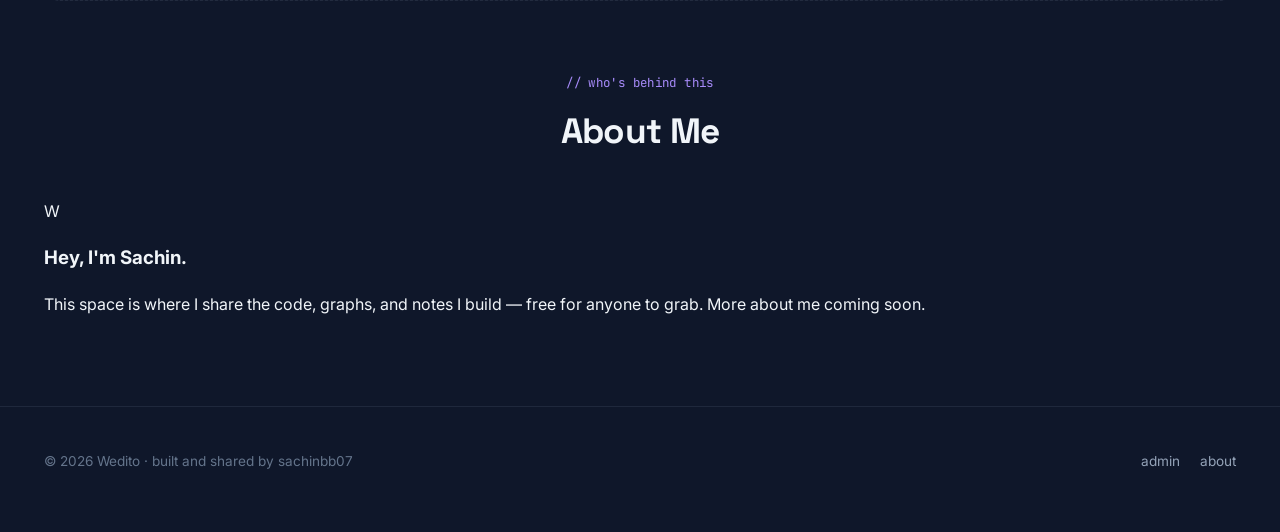
==== commit c8c2ded7: "Update index.html" ====
--- a/index.html
+++ b/index.html
@@ -3,8 +3,8 @@
 <head>
 <meta charset="UTF-8">
 <meta name="viewport" content="width=device-width, initial-scale=1.0">
-<title>Wedito — Enhance Your Wedits </title>
-<meta name="description" content="Free source code, Desmos graphs, fonts, and dev resources to download.">
+<title>Wedito — Download code, graphs & notes</title>
+<meta name="description" content="Free source code, Desmos graphs, and notes shared by Wedito.">
 
 <!-- Google AdSense (replace ca-pub-XXXXXXXXXXXXXXXX with your real Publisher ID) -->
 <script async src="https://pagead2.googlesyndication.com/pagead/js/adsbygoogle.js?client=ca-pub-XXXXXXXXXXXXXXXX" crossorigin="anonymous"></script>
@@ -18,7 +18,7 @@
 
 <header class="glass">
   <div class="wrap nav-row">
-    <a href="#" class="logo">
+    <a href="#home" class="logo">
       <span class="logo-mark">W</span>
       Wedito
     </a>
@@ -26,58 +26,48 @@
       <a href="#home">Home</a>
       <a href="#downloads">Downloads</a>
       <a href="#categories">Categories</a>
-      <a href="#blog">Blog</a>
       <a href="#about">About</a>
     </nav>
     <div class="nav-actions">
-      <button class="icon-btn" aria-label="Search" id="searchBtn">
+      <button class="icon-btn" aria-label="Jump to search" id="searchBtn">
         <svg width="18" height="18" viewBox="0 0 24 24" fill="none" stroke="currentColor" stroke-width="2" stroke-linecap="round"><circle cx="11" cy="11" r="7"/><line x1="21" y1="21" x2="16.65" y2="16.65"/></svg>
       </button>
-      <button class="icon-btn" aria-label="Toggle theme" id="themeBtn">
-        <svg width="18" height="18" viewBox="0 0 24 24" fill="none" stroke="currentColor" stroke-width="2" stroke-linecap="round" stroke-linejoin="round"><circle cx="12" cy="12" r="4"/><path d="M12 2v2M12 20v2M4.93 4.93l1.41 1.41M17.66 17.66l1.41 1.41M2 12h2M20 12h2M6.34 17.66l-1.41 1.41M19.07 4.93l-1.41 1.41"/></svg>
-      </button>
     </div>
   </div>
 </header>
 
 <section class="hero" id="home">
-  <div class="wrap hero-grid">
-    <div class="hero-copy">
-      <span class="hero-eyebrow"><span class="dot"></span>free & open · updated weekly</span>
-      <h1>Download Free<br><span class="accent">Developer Resources</span></h1>
-      <p>Source code, Desmos graphs, fonts, and scripts I build — packaged up and ready for you to grab, no signup required.</p>
-      <div class="hero-actions">
-        <a href="#downloads" class="btn btn-primary">
-          Browse Downloads
-          <svg width="16" height="16" viewBox="0 0 24 24" fill="none" stroke="currentColor" stroke-width="2.4" stroke-linecap="round"><path d="M5 12h14M13 6l6 6-6 6"/></svg>
-        </a>
-        <a href="#downloads" class="btn btn-secondary">Latest Uploads</a>
-      </div>
-      <div class="hero-stats">
-        <div class="hero-stat">
-          <div class="num" id="statTotal">—</div>
-          <div class="label">resources</div>
-        </div>
-        <div class="hero-stat">
-          <div class="num">100%</div>
-          <div class="label">free</div>
-        </div>
-        <div class="hero-stat">
-          <div class="num">0</div>
-          <div class="label">signups needed</div>
-        </div>
-      </div>
-    </div>
-
-    <div class="hero-visual">
-      <canvas id="nodeCanvas"></canvas>
-      <div class="hero-visual-card glass c1">
-        <div class="card-title">spiral.desmos</div>
-        <div>graph · 2.1kb</div>
-      </div>
-      <div class="hero-visual-card glass c2">
-        <div class="card-title">utils.py</div>
-        <div>script · v1.4</div>
+  <div class="wrap hero-copy">
+    <span class="hero-eyebrow"><span class="dot"></span>free & open · updated regularly</span>
+    <h1>Everything I share,<br><span class="accent">ready to download.</span></h1>
+    <p>Code, Desmos graphs, notes, and more — search or browse by category.</p>
+
+    <div class="search-shell">
+      <div class="search-row">
+        <svg width="18" height="18" viewBox="0 0 24 24" fill="none" stroke="currentColor" stroke-width="2" stroke-linecap="round"><circle cx="11" cy="11" r="7"/><line x1="21" y1="21" x2="16.65" y2="16.65"/></svg>
+        <input type="text" id="searchInput" placeholder="Search resources…" autocomplete="off">
+        <button class="search-clear" id="searchClear" aria-label="Clear search">
+          <svg width="16" height="16" viewBox="0 0 24 24" fill="none" stroke="currentColor" stroke-width="2" stroke-linecap="round"><line x1="18" y1="6" x2="6" y2="18"/><line x1="6" y1="6" x2="18" y2="18"/></svg>
+        </button>
+      </div>
+    </div>
+
+    <div class="hero-actions">
+      <a href="#downloads" class="btn btn-primary">
+        Browse Downloads
+        <svg width="16" height="16" viewBox="0 0 24 24" fill="none" stroke="currentColor" stroke-width="2.4" stroke-linecap="round"><path d="M5 12h14M13 6l6 6-6 6"/></svg>
+      </a>
+      <a href="#about" class="btn btn-secondary">About Me</a>
+    </div>
+
+    <div class="hero-stats">
+      <div class="hero-stat">
+        <div class="num" id="statTotal">—</div>
+        <div class="label">resources</div>
+      </div>
+      <div class="hero-stat">
+        <div class="num">100%</div>
+        <div class="label">free</div>
       </div>
     </div>
   </div>
@@ -94,21 +84,6 @@
   </div>
 </div>
 
-<section id="downloads">
-  <div class="wrap">
-    <div class="section-head">
-      <div>
-        <p class="section-eyebrow">// featured</p>
-        <h2>Featured Downloads</h2>
-      </div>
-      <a href="#" class="section-link">View all resources →</a>
-    </div>
-    <div class="download-grid" id="featuredGrid">
-      <!-- populated by JS from resources.json, falls back to static cards below if it fails -->
-    </div>
-  </div>
-</section>
-
 <section id="categories">
   <div class="wrap">
     <div class="section-head">
@@ -116,50 +91,24 @@
         <p class="section-eyebrow">// browse</p>
         <h2>Categories</h2>
       </div>
-    </div>
-    <div class="cat-grid">
-      <a href="#downloads" class="cat-card">
-        <div class="cat-icon">
-          <svg width="22" height="22" viewBox="0 0 24 24" fill="none" stroke="currentColor" stroke-width="2" stroke-linecap="round" stroke-linejoin="round"><polyline points="16 18 22 12 16 6"/><polyline points="8 6 2 12 8 18"/></svg>
-        </div>
-        <h4>Codes</h4>
-        <span class="count">source files</span>
-      </a>
-      <a href="#downloads" class="cat-card">
-        <div class="cat-icon">
-          <svg width="22" height="22" viewBox="0 0 24 24" fill="none" stroke="currentColor" stroke-width="2" stroke-linecap="round" stroke-linejoin="round"><path d="M3 12h4l3 8 4-16 3 8h4"/></svg>
-        </div>
-        <h4>Desmos</h4>
-        <span class="count">graphs</span>
-      </a>
-      <a href="#downloads" class="cat-card">
-        <div class="cat-icon">
-          <svg width="22" height="22" viewBox="0 0 24 24" fill="none" stroke="currentColor" stroke-width="2" stroke-linecap="round" stroke-linejoin="round"><path d="M4 7V4h16v3M9 20h6M12 4v16"/></svg>
-        </div>
-        <h4>Fonts</h4>
-        <span class="count">typefaces</span>
-      </a>
-      <a href="#downloads" class="cat-card">
-        <div class="cat-icon">
-          <svg width="22" height="22" viewBox="0 0 24 24" fill="none" stroke="currentColor" stroke-width="2" stroke-linecap="round" stroke-linejoin="round"><rect x="3" y="4" width="18" height="14" rx="2"/><path d="M8 21h8M12 17v4"/></svg>
-        </div>
-        <h4>Web Projects</h4>
-        <span class="count">html / css / js</span>
-      </a>
-      <a href="#downloads" class="cat-card">
-        <div class="cat-icon">
-          <svg width="22" height="22" viewBox="0 0 24 24" fill="none" stroke="currentColor" stroke-width="2" stroke-linecap="round" stroke-linejoin="round"><circle cx="12" cy="12" r="9"/><path d="M8 12a4 4 0 118 0 4 4 0 01-8 0z"/></svg>
-        </div>
-        <h4>Python</h4>
-        <span class="count">scripts</span>
-      </a>
-      <a href="#downloads" class="cat-card">
-        <div class="cat-icon">
-          <svg width="22" height="22" viewBox="0 0 24 24" fill="none" stroke="currentColor" stroke-width="2" stroke-linecap="round" stroke-linejoin="round"><path d="M14 2H6a2 2 0 00-2 2v16a2 2 0 002 2h12a2 2 0 002-2V8z"/><polyline points="14 2 14 8 20 8"/></svg>
-        </div>
-        <h4>Notes & PDFs</h4>
-        <span class="count">docs</span>
-      </a>
+      <button class="clear-filter-btn" id="clearCatBtn">✕ clear filter</button>
+    </div>
+    <div class="cat-grid" id="catGrid">
+      <p class="help" style="color:var(--text-faint)">Loading categories…</p>
+    </div>
+  </div>
+</section>
+
+<section id="downloads">
+  <div class="wrap">
+    <div class="section-head">
+      <div>
+        <p class="section-eyebrow" id="dlEyebrow">// all resources</p>
+        <h2 id="dlHeading">Downloads</h2>
+      </div>
+    </div>
+    <div class="download-grid" id="grid">
+      <p class="help" style="color:var(--text-faint)">Loading resources…</p>
     </div>
   </div>
 </section>
@@ -175,9 +124,25 @@
   </div>
 </div>
 
+<section id="about">
+  <div class="wrap">
+    <div class="section-head" style="justify-content:center; text-align:center;">
+      <div>
+        <p class="section-eyebrow">// who's behind this</p>
+        <h2>About Me</h2>
+      </div>
+    </div>
+    <div class="about-panel">
+      <div class="about-avatar">W</div>
+      <h3>Hey, I'm Sachin.</h3>
+      <p>This space is where I share the code, graphs, and notes I build — free for anyone to grab. More about me coming soon.</p>
+    </div>
+  </div>
+</section>
+
 <footer>
   <div class="wrap footer-row">
-    <span>© 2026 DevVault · built and shared by sachinbb07</span>
+    <span>© 2026 Wedito · built and shared by sachinbb07</span>
     <div class="footer-links">
       <a href="admin.html">admin</a>
       <a href="#about">about</a>
@@ -187,114 +152,23 @@
 
 <script>
 (function() {
-  // ---- Node-graph constellation canvas ----
-  const canvas = document.getElementById('nodeCanvas');
-  const ctx = canvas.getContext('2d');
-  let w, h, nodes;
-  const NODE_COUNT = 22;
-
-  function resize() {
-    const rect = canvas.parentElement.getBoundingClientRect();
-    w = canvas.width = rect.width;
-    h = canvas.height = rect.height;
-  }
-
-  function initNodes() {
-    nodes = Array.from({ length: NODE_COUNT }, () => ({
-      x: Math.random() * w,
-      y: Math.random() * h,
-      vx: (Math.random() - 0.5) * 0.25,
-      vy: (Math.random() - 0.5) * 0.25,
-      r: Math.random() * 1.8 + 1.2
-    }));
-  }
-
-  function step() {
-    ctx.clearRect(0, 0, w, h);
-    nodes.forEach(n => {
-      n.x += n.vx;
-      n.y += n.vy;
-      if (n.x < 0 || n.x > w) n.vx *= -1;
-      if (n.y < 0 || n.y > h) n.vy *= -1;
-    });
-
-    for (let i = 0; i < nodes.length; i++) {
-      for (let j = i + 1; j < nodes.length; j++) {
-        const dx = nodes[i].x - nodes[j].x;
-        const dy = nodes[i].y - nodes[j].y;
-        const dist = Math.sqrt(dx * dx + dy * dy);
-        if (dist < 130) {
-          ctx.strokeStyle = `rgba(56, 189, 248, ${0.14 * (1 - dist / 130)})`;
-          ctx.lineWidth = 1;
-          ctx.beginPath();
-          ctx.moveTo(nodes[i].x, nodes[i].y);
-          ctx.lineTo(nodes[j].x, nodes[j].y);
-          ctx.stroke();
-        }
-      }
-    }
-
-    nodes.forEach(n => {
-      ctx.beginPath();
-      ctx.arc(n.x, n.y, n.r, 0, Math.PI * 2);
-      ctx.fillStyle = 'rgba(167, 139, 250, 0.55)';
-      ctx.fill();
-    });
-
-    requestAnimationFrame(step);
-  }
-
-  const reduceMotion = window.matchMedia('(prefers-reduced-motion: reduce)').matches;
-  if (canvas) {
-    resize();
-    initNodes();
-    window.addEventListener('resize', () => { resize(); initNodes(); });
-    if (!reduceMotion) {
-      step();
-    } else {
-      // draw a single static frame
-      step_once();
-    }
-  }
-  function step_once() {
-    ctx.clearRect(0, 0, w, h);
-    nodes.forEach(n => {
-      ctx.beginPath();
-      ctx.arc(n.x, n.y, n.r, 0, Math.PI * 2);
-      ctx.fillStyle = 'rgba(167, 139, 250, 0.55)';
-      ctx.fill();
-    });
-  }
-
-  // ---- Theme toggle (light mode is a lightweight inversion) ----
-  const themeBtn = document.getElementById('themeBtn');
-  themeBtn.addEventListener('click', () => {
-    document.body.classList.toggle('light-mode');
-  });
-
-  // ---- Search (scrolls to downloads + focuses a future search input) ----
-  document.getElementById('searchBtn').addEventListener('click', () => {
-    document.getElementById('downloads').scrollIntoView({ behavior: 'smooth' });
-  });
-
-  // ---- Category icon colors alternate cyan/purple ----
-  document.querySelectorAll('.cat-icon').forEach((el, i) => {
-    if (i % 2 === 1) {
-      el.style.background = 'linear-gradient(135deg, #A78BFA 0%, #38BDF8 100%)';
-    }
-  });
-
-  // ---- Load resources.json and render featured cards ----
-  const ICONS = {
-    code: '<svg width="22" height="22" viewBox="0 0 24 24" fill="none" stroke="currentColor" stroke-width="2" stroke-linecap="round" stroke-linejoin="round"><polyline points="16 18 22 12 16 6"/><polyline points="8 6 2 12 8 18"/></svg>',
-    desmos: '<svg width="22" height="22" viewBox="0 0 24 24" fill="none" stroke="currentColor" stroke-width="2" stroke-linecap="round" stroke-linejoin="round"><path d="M3 12h4l3 8 4-16 3 8h4"/></svg>',
-    notes: '<svg width="22" height="22" viewBox="0 0 24 24" fill="none" stroke="currentColor" stroke-width="2" stroke-linecap="round" stroke-linejoin="round"><path d="M14 2H6a2 2 0 00-2 2v16a2 2 0 002 2h12a2 2 0 002-2V8z"/><polyline points="14 2 14 8 20 8"/></svg>',
-    other: '<svg width="22" height="22" viewBox="0 0 24 24" fill="none" stroke="currentColor" stroke-width="2" stroke-linecap="round" stroke-linejoin="round"><circle cx="12" cy="12" r="9"/></svg>'
-  };
+  let allResources = [];
+  let allCategories = [];
+  let activeCategory = null;
+  let searchTerm = '';
+
+  const grid = document.getElementById('grid');
+  const catGrid = document.getElementById('catGrid');
+  const searchInput = document.getElementById('searchInput');
+  const searchClear = document.getElementById('searchClear');
+  const clearCatBtn = document.getElementById('clearCatBtn');
+  const dlHeading = document.getElementById('dlHeading');
+  const dlEyebrow = document.getElementById('dlEyebrow');
+  const statTotal = document.getElementById('statTotal');
 
   function escapeHtml(str) {
     const div = document.createElement('div');
-    div.textContent = str;
+    div.textContent = String(str);
     return div.innerHTML;
   }
 
@@ -304,37 +178,146 @@
     return d.toLocaleDateString('en-US', { month: 'short', day: 'numeric' });
   }
 
-  fetch('resources.json?_=' + Date.now())
-    .then(res => res.json())
-    .then(data => {
-      const sorted = data.sort((a, b) => new Date(b.date) - new Date(a.date));
-      document.getElementById('statTotal').textContent = sorted.length;
-
-      const grid = document.getElementById('featuredGrid');
-      const featured = sorted.slice(0, 8);
-
-      grid.innerHTML = featured.map((r, i) => `
+  function categoryLabel(id) {
+    const cat = allCategories.find(c => c.id === id);
+    return cat ? cat.name : id;
+  }
+
+  function categoryIconHtml(cat, sizeClass) {
+    if (cat && cat.image) {
+      return `<img src="${escapeHtml(cat.image)}" alt="${escapeHtml(cat.name)}">`;
+    }
+    return `<svg width="20" height="20" viewBox="0 0 24 24" fill="none" stroke="currentColor" stroke-width="2" stroke-linecap="round" stroke-linejoin="round"><circle cx="12" cy="12" r="9"/></svg>`;
+  }
+
+  function renderCategories() {
+    if (!allCategories.length) {
+      catGrid.innerHTML = `<p class="help" style="color:var(--text-faint)">No categories yet — add some from the admin page.</p>`;
+      return;
+    }
+    catGrid.innerHTML = allCategories.map(cat => {
+      const count = allResources.filter(r => r.category === cat.id).length;
+      const isActive = activeCategory === cat.id;
+      return `
+        <div class="cat-card ${isActive ? 'active' : ''}" data-cat="${escapeHtml(cat.id)}">
+          <div class="cat-icon">${categoryIconHtml(cat)}</div>
+          <h4>${escapeHtml(cat.name)}</h4>
+          <span class="count">${count} item${count === 1 ? '' : 's'}</span>
+        </div>`;
+    }).join('');
+  }
+
+  function renderDownloads() {
+    const filtered = allResources.filter(r => {
+      const matchesCat = !activeCategory || r.category === activeCategory;
+      const haystack = (r.title + ' ' + r.description + ' ' + categoryLabel(r.category)).toLowerCase();
+      const matchesSearch = haystack.includes(searchTerm.toLowerCase());
+      return matchesCat && matchesSearch;
+    });
+
+    if (activeCategory) {
+      dlHeading.textContent = categoryLabel(activeCategory);
+      dlEyebrow.textContent = `// filtered category (${filtered.length})`;
+      clearCatBtn.classList.add('show');
+    } else {
+      dlHeading.textContent = 'Downloads';
+      dlEyebrow.textContent = `// all resources (${filtered.length})`;
+      clearCatBtn.classList.remove('show');
+    }
+
+    if (!filtered.length) {
+      grid.innerHTML = `<div class="empty-state">
+        <div class="glyph">∅</div>
+        <p>Nothing matches yet. Try a different search or category.</p>
+      </div>`;
+      return;
+    }
+
+    grid.innerHTML = filtered.map((r, i) => {
+      const cat = allCategories.find(c => c.id === r.category);
+      return `
         <div class="dl-card">
-          <div class="dl-icon ${i % 2 === 1 ? 'purple' : ''}">${ICONS[r.category] || ICONS.other}</div>
+          <div class="dl-icon ${i % 2 === 1 ? 'purple' : ''}">${categoryIconHtml(cat)}</div>
           <h3>${escapeHtml(r.title)} ${r.new ? '<span class="new-tag">NEW</span>' : ''}</h3>
           <p class="desc">${escapeHtml(r.description)}</p>
           <div class="dl-meta">
-            <span>${escapeHtml(r.category)}</span>
+            <span class="clickable" data-cat="${escapeHtml(r.category)}">${escapeHtml(categoryLabel(r.category))}</span>
             <span>${formatDate(r.date)}</span>
           </div>
           <div class="dl-footer">
-            <span class="dl-count">
-              <svg width="13" height="13" viewBox="0 0 24 24" fill="none" stroke="currentColor" stroke-width="2" stroke-linecap="round" stroke-linejoin="round"><path d="M21 15v4a2 2 0 01-2 2H5a2 2 0 01-2-2v-4M7 10l5 5 5-5M12 15V3"/></svg>
-              ${escapeHtml(r.category)}
-            </span>
+            <span></span>
             <a href="${escapeHtml(r.url)}" target="_blank" rel="noopener noreferrer" class="dl-btn">Download</a>
           </div>
-        </div>
-      `).join('');
-    })
-    .catch(() => {
-      document.getElementById('statTotal').textContent = '—';
+        </div>`;
+    }).join('');
+
+    document.querySelectorAll('.ad-slot ins:not([data-adsbygoogle-status])').forEach(() => {
+      try { (window.adsbygoogle = window.adsbygoogle || []).push({}); } catch (e) {}
     });
+  }
+
+  function setCategory(id) {
+    activeCategory = activeCategory === id ? null : id;
+    renderCategories();
+    renderDownloads();
+  }
+
+  catGrid.addEventListener('click', (e) => {
+    const card = e.target.closest('.cat-card');
+    if (!card) return;
+    setCategory(card.dataset.cat);
+    document.getElementById('downloads').scrollIntoView({ behavior: 'smooth' });
+  });
+
+  grid.addEventListener('click', (e) => {
+    const tag = e.target.closest('.dl-meta .clickable');
+    if (!tag) return;
+    setCategory(tag.dataset.cat);
+    window.scrollTo({ top: 0, behavior: 'smooth' });
+  });
+
+  clearCatBtn.addEventListener('click', () => setCategory(activeCategory));
+
+  let debounceTimer;
+  searchInput.addEventListener('input', (e) => {
+    searchClear.classList.toggle('show', !!e.target.value);
+    clearTimeout(debounceTimer);
+    debounceTimer = setTimeout(() => {
+      searchTerm = e.target.value;
+      renderDownloads();
+    }, 100);
+  });
+
+  searchClear.addEventListener('click', () => {
+    searchInput.value = '';
+    searchTerm = '';
+    searchClear.classList.remove('show');
+    renderDownloads();
+    searchInput.focus();
+  });
+
+  document.getElementById('searchBtn').addEventListener('click', () => {
+    document.getElementById('home').scrollIntoView({ behavior: 'smooth' });
+    setTimeout(() => searchInput.focus(), 400);
+  });
+
+  Promise.all([
+    fetch('resources.json?_=' + Date.now()).then(r => r.json()),
+    fetch('categories.json?_=' + Date.now()).then(r => r.json())
+  ]).then(([resources, categories]) => {
+    allResources = resources.sort((a, b) => new Date(b.date) - new Date(a.date));
+    allCategories = categories;
+    statTotal.textContent = allResources.length;
+    renderCategories();
+    renderDownloads();
+  }).catch(() => {
+    statTotal.textContent = '—';
+    grid.innerHTML = `<div class="empty-state">
+      <div class="glyph">!</div>
+      <p>Couldn't load resources.json or categories.json. Check both files exist in the repo root.</p>
+    </div>`;
+    catGrid.innerHTML = '';
+  });
 })();
 </script>
 
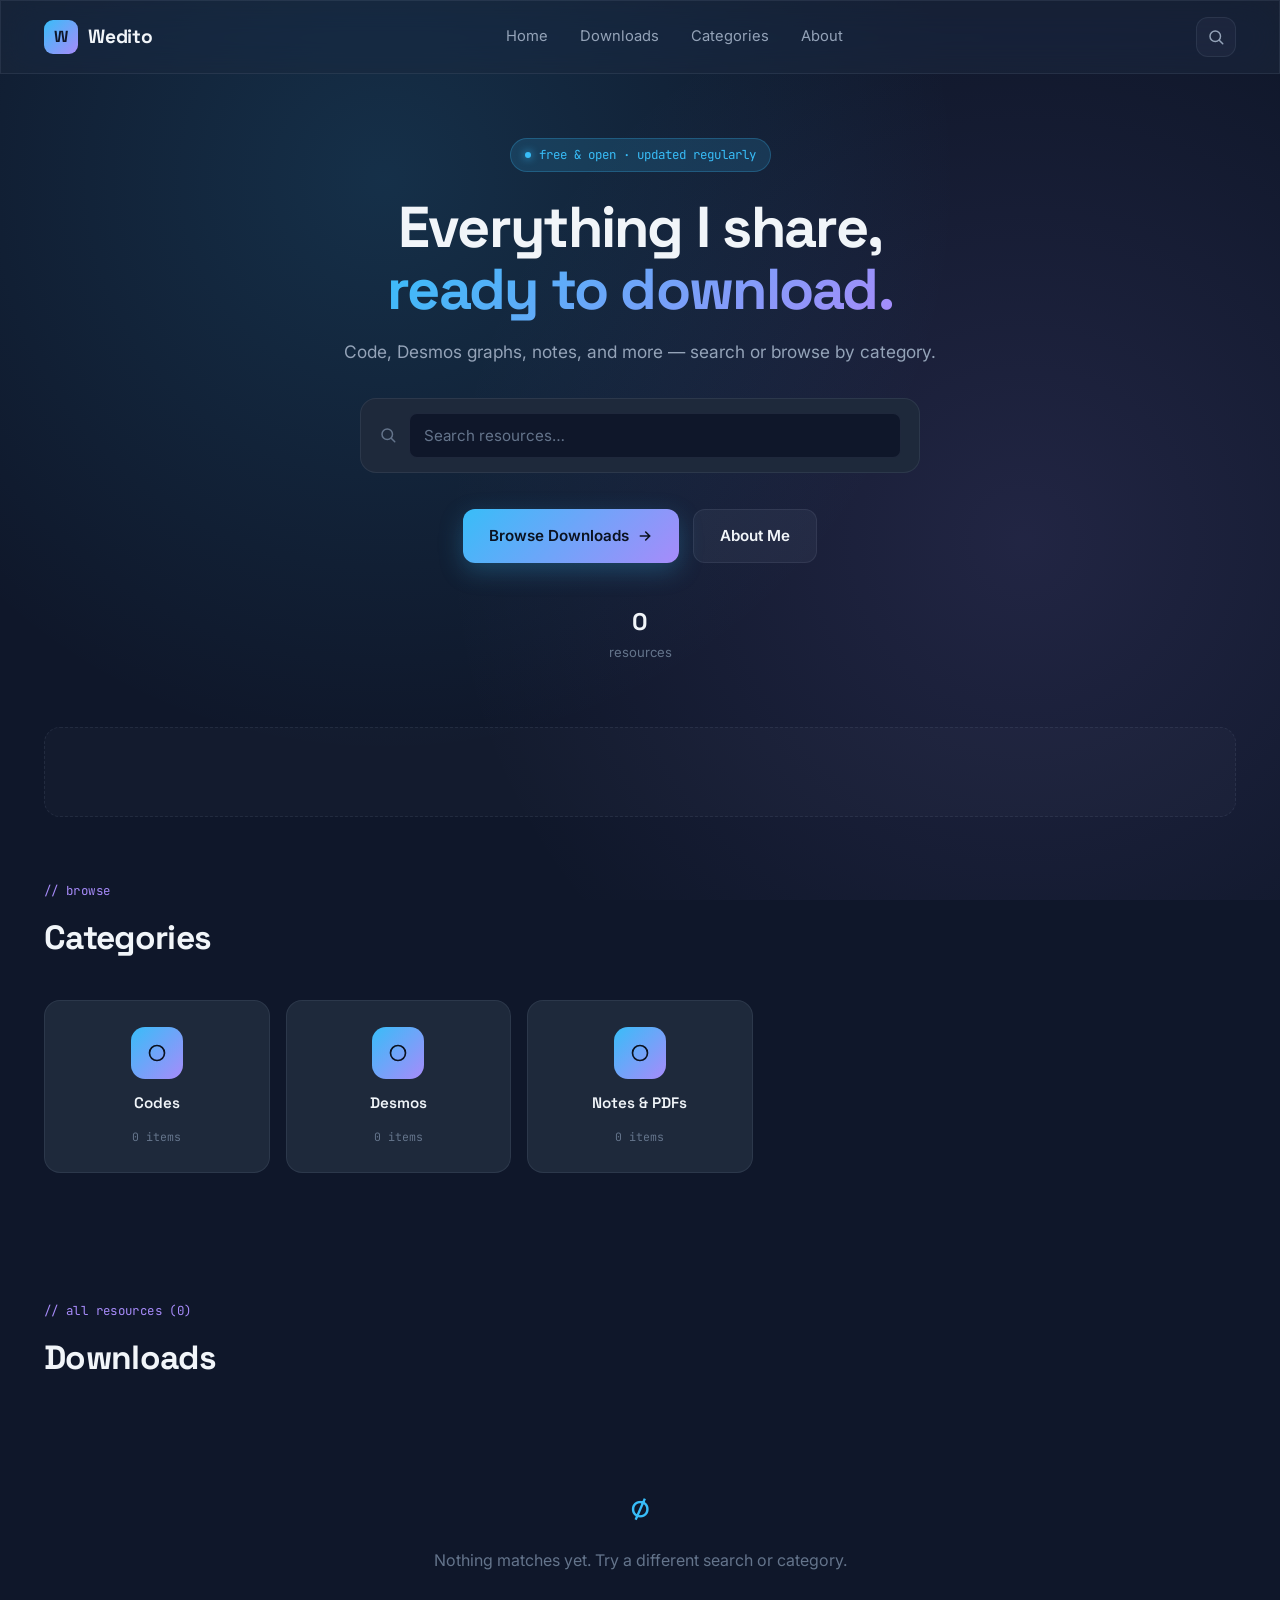
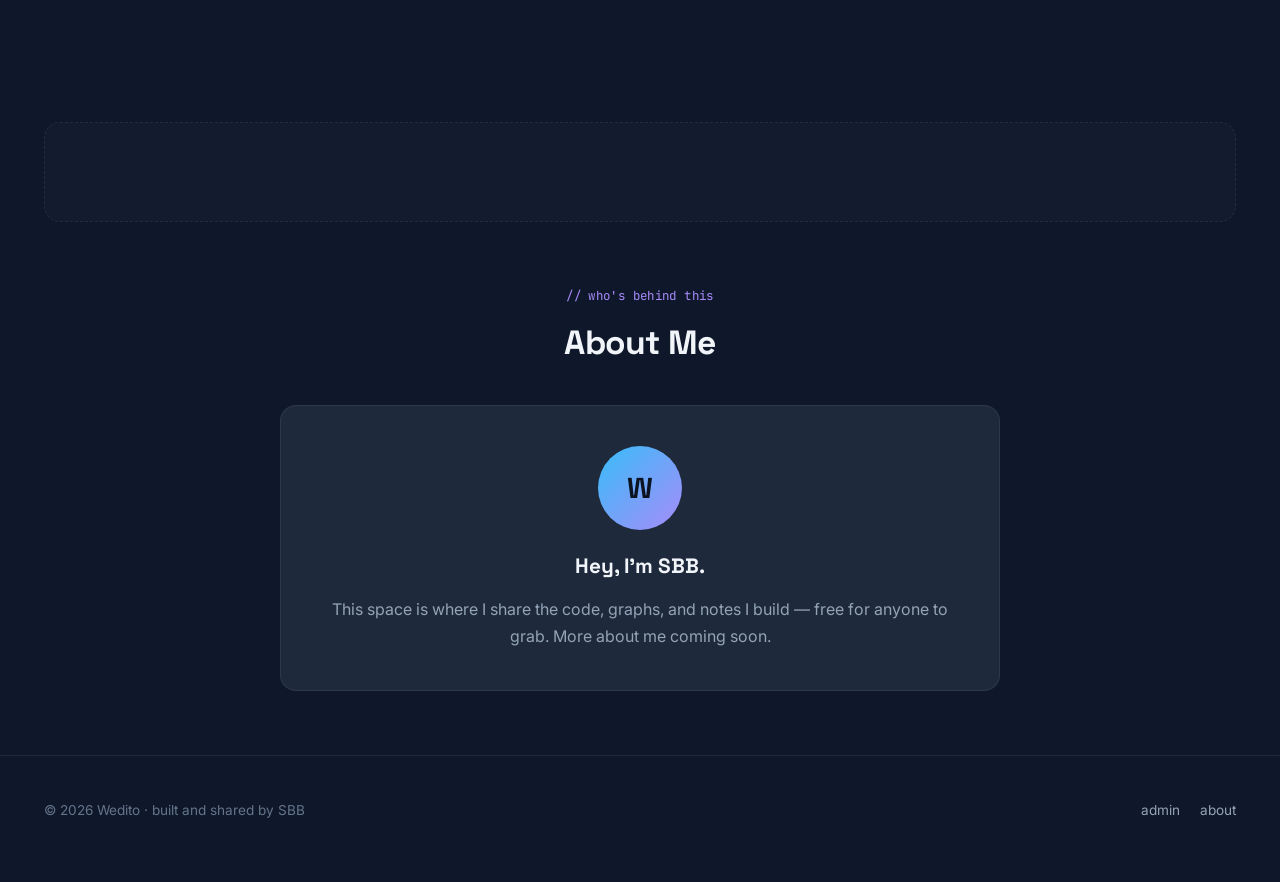
==== commit 1956e905: "Update index.html" ====
--- a/index.html
+++ b/index.html
@@ -65,9 +65,6 @@
         <div class="num" id="statTotal">—</div>
         <div class="label">resources</div>
       </div>
-      <div class="hero-stat">
-        <div class="num">100%</div>
-        <div class="label">free</div>
       </div>
     </div>
   </div>
@@ -134,7 +131,7 @@
     </div>
     <div class="about-panel">
       <div class="about-avatar">W</div>
-      <h3>Hey, I'm Sachin.</h3>
+      <h3>Hey, I'm SBB.</h3>
       <p>This space is where I share the code, graphs, and notes I build — free for anyone to grab. More about me coming soon.</p>
     </div>
   </div>
@@ -142,7 +139,7 @@
 
 <footer>
   <div class="wrap footer-row">
-    <span>© 2026 Wedito · built and shared by sachinbb07</span>
+    <span>© 2026 Wedito · built and shared by SBB</span>
     <div class="footer-links">
       <a href="admin.html">admin</a>
       <a href="#about">about</a>
--- a/styles.css
+++ b/styles.css
@@ -17,6 +17,7 @@
   --cyan-soft: rgba(56, 189, 248, 0.15);
   --purple: #A78BFA;
   --purple-soft: rgba(167, 139, 250, 0.15);
+  --amber: #FBBF24;
 
   --gradient-primary: linear-gradient(135deg, #38BDF8 0%, #A78BFA 100%);
   --gradient-radial: radial-gradient(circle at 30% 20%, rgba(56, 189, 248, 0.15), transparent 50%),
@@ -35,7 +36,6 @@
 }
 
 * { box-sizing: border-box; }
-
 html { scroll-behavior: smooth; }
 
 @media (prefers-reduced-motion: reduce) {
@@ -60,21 +60,10 @@
 
 a { color: inherit; text-decoration: none; }
 img { max-width: 100%; display: block; }
-
-::selection {
-  background: var(--cyan);
-  color: var(--bg);
-}
-
-.wrap {
-  max-width: var(--max-width);
-  margin: 0 auto;
-  padding: 0 24px;
-}
-
-/* ============================================
-   Glass utility
-   ============================================ */
+::selection { background: var(--cyan); color: var(--bg); }
+
+.wrap { max-width: var(--max-width); margin: 0 auto; padding: 0 24px; }
+
 .glass {
   background: rgba(30, 41, 59, 0.55);
   backdrop-filter: blur(20px) saturate(140%);
@@ -97,7 +86,7 @@
   display: flex;
   align-items: center;
   justify-content: space-between;
-  gap: 24px;
+  gap: 20px;
 }
 
 .logo {
@@ -106,14 +95,14 @@
   gap: 10px;
   font-family: var(--font-display);
   font-weight: 700;
-  font-size: 1.15rem;
+  font-size: 1.2rem;
   letter-spacing: -0.01em;
   flex-shrink: 0;
 }
 
 .logo-mark {
-  width: 32px;
-  height: 32px;
+  width: 34px;
+  height: 34px;
   border-radius: 9px;
   background: var(--gradient-primary);
   display: flex;
@@ -122,7 +111,7 @@
   font-family: var(--font-display);
   font-weight: 700;
   color: var(--bg);
-  font-size: 0.95rem;
+  font-size: 1rem;
   flex-shrink: 0;
 }
 
@@ -140,20 +129,13 @@
   transition: color 0.15s ease, background 0.15s ease;
 }
 
-.nav-links a:hover {
-  color: var(--text);
-  background: rgba(148, 163, 184, 0.08);
-}
+.nav-links a:hover { color: var(--text); background: rgba(148, 163, 184, 0.08); }
 
 @media (min-width: 900px) {
   .nav-links { display: flex; }
 }
 
-.nav-actions {
-  display: flex;
-  align-items: center;
-  gap: 10px;
-}
+.nav-actions { display: flex; align-items: center; gap: 10px; }
 
 .icon-btn {
   width: 40px;
@@ -170,15 +152,9 @@
   flex-shrink: 0;
 }
 
-.icon-btn:hover {
-  border-color: var(--border-hover);
-  color: var(--cyan);
-  background: var(--cyan-soft);
-}
-
-.icon-btn:focus-visible,
-a:focus-visible,
-button:focus-visible {
+.icon-btn:hover { border-color: var(--border-hover); color: var(--cyan); background: var(--cyan-soft); }
+
+.icon-btn:focus-visible, a:focus-visible, button:focus-visible, input:focus-visible {
   outline: 2px solid var(--cyan);
   outline-offset: 2px;
 }
@@ -186,24 +162,7 @@
 /* ============================================
    Hero
    ============================================ */
-.hero {
-  padding: 72px 0 88px;
-  position: relative;
-  overflow: hidden;
-}
-
-.hero-grid {
-  display: grid;
-  grid-template-columns: 1fr;
-  gap: 48px;
-  align-items: center;
-  position: relative;
-  z-index: 2;
-}
-
-@media (min-width: 960px) {
-  .hero-grid { grid-template-columns: 1.1fr 0.9fr; }
-}
+.hero { padding: 64px 0 56px; position: relative; overflow: hidden; }
 
 .hero-eyebrow {
   display: inline-flex;
@@ -220,20 +179,19 @@
 }
 
 .hero-eyebrow .dot {
-  width: 6px;
-  height: 6px;
-  border-radius: 50%;
+  width: 6px; height: 6px; border-radius: 50%;
   background: var(--cyan);
   box-shadow: 0 0 8px var(--cyan);
 }
 
 .hero h1 {
   font-family: var(--font-display);
-  font-size: clamp(2.4rem, 5.5vw, 3.8rem);
+  font-size: clamp(2.2rem, 6vw, 3.6rem);
   line-height: 1.08;
   font-weight: 700;
   letter-spacing: -0.03em;
-  margin: 0 0 20px;
+  margin: 0 0 18px;
+  text-align: center;
 }
 
 .hero h1 .accent {
@@ -243,17 +201,69 @@
   color: transparent;
 }
 
+.hero-copy { text-align: center; max-width: 680px; margin: 0 auto; }
+
 .hero p {
   color: var(--text-dim);
-  font-size: 1.1rem;
-  max-width: 46ch;
-  margin: 0 0 36px;
-}
+  font-size: 1.08rem;
+  margin: 0 0 32px;
+}
+
+/* ============================================
+   Search bar (hero-integrated)
+   ============================================ */
+.search-shell {
+  max-width: 560px;
+  margin: 0 auto 36px;
+  position: relative;
+}
+
+.search-shell .search-row {
+  display: flex;
+  align-items: center;
+  gap: 12px;
+  background: var(--card);
+  border: 1px solid var(--border);
+  border-radius: var(--radius-lg);
+  padding: 14px 18px;
+  transition: border-color 0.15s ease, box-shadow 0.15s ease;
+}
+
+.search-shell .search-row:focus-within {
+  border-color: var(--border-hover);
+  box-shadow: 0 0 0 4px rgba(56, 189, 248, 0.1);
+}
+
+.search-shell svg { color: var(--text-faint); flex-shrink: 0; }
+
+.search-shell input {
+  flex: 1;
+  background: none;
+  border: none;
+  outline: none;
+  color: var(--text);
+  font-family: var(--font-body);
+  font-size: 0.98rem;
+}
+
+.search-shell input::placeholder { color: var(--text-faint); }
+
+.search-clear {
+  background: none;
+  border: none;
+  color: var(--text-faint);
+  cursor: pointer;
+  display: none;
+  padding: 2px;
+}
+
+.search-clear.show { display: block; }
 
 .hero-actions {
   display: flex;
   flex-wrap: wrap;
   gap: 14px;
+  justify-content: center;
 }
 
 .btn {
@@ -276,10 +286,7 @@
   box-shadow: 0 8px 24px rgba(56, 189, 248, 0.25);
 }
 
-.btn-primary:hover {
-  transform: translateY(-2px);
-  box-shadow: 0 12px 32px rgba(56, 189, 248, 0.35);
-}
+.btn-primary:hover { transform: translateY(-2px); box-shadow: 0 12px 32px rgba(56, 189, 248, 0.35); }
 
 .btn-secondary {
   background: rgba(148, 163, 184, 0.08);
@@ -287,83 +294,31 @@
   border: 1px solid var(--border);
 }
 
-.btn-secondary:hover {
-  border-color: var(--border-hover);
-  background: rgba(148, 163, 184, 0.12);
-  transform: translateY(-2px);
-}
+.btn-secondary:hover { border-color: var(--border-hover); background: rgba(148, 163, 184, 0.12); transform: translateY(-2px); }
 
 .hero-stats {
   display: flex;
   gap: 32px;
-  margin-top: 44px;
+  margin-top: 40px;
+  justify-content: center;
   flex-wrap: wrap;
 }
 
-.hero-stat .num {
-  font-family: var(--font-display);
-  font-size: 1.5rem;
-  font-weight: 700;
-}
-
-.hero-stat .label {
-  font-size: 0.82rem;
-  color: var(--text-faint);
-}
-
-/* Hero visual: node-graph constellation */
-.hero-visual {
-  position: relative;
-  aspect-ratio: 1 / 1;
-  max-width: 460px;
-  margin: 0 auto;
-}
-
-.hero-visual canvas {
-  width: 100%;
-  height: 100%;
-  border-radius: 24px;
-}
-
-.hero-visual-card {
-  position: absolute;
-  padding: 16px 18px;
-  border-radius: var(--radius-sm);
-  font-family: var(--font-mono);
-  font-size: 0.75rem;
-  color: var(--text-dim);
-  box-shadow: var(--shadow-soft);
-}
-
-.hero-visual-card.c1 {
-  top: 8%;
-  left: -4%;
-}
-
-.hero-visual-card.c2 {
-  bottom: 10%;
-  right: -6%;
-}
-
-.hero-visual-card .card-title {
-  color: var(--text);
-  font-weight: 600;
-  margin-bottom: 4px;
-}
+.hero-stat { text-align: center; }
+.hero-stat .num { font-family: var(--font-display); font-size: 1.5rem; font-weight: 700; }
+.hero-stat .label { font-size: 0.82rem; color: var(--text-faint); }
 
 /* ============================================
    Section shared
    ============================================ */
-section {
-  padding: 72px 0;
-}
+section { padding: 64px 0; }
 
 .section-head {
   display: flex;
   align-items: flex-end;
   justify-content: space-between;
   gap: 20px;
-  margin-bottom: 40px;
+  margin-bottom: 36px;
   flex-wrap: wrap;
 }
 
@@ -377,23 +332,30 @@
 
 .section-head h2 {
   font-family: var(--font-display);
-  font-size: clamp(1.6rem, 3.5vw, 2.2rem);
+  font-size: clamp(1.5rem, 3.5vw, 2.1rem);
   font-weight: 700;
   letter-spacing: -0.02em;
   margin: 0;
 }
 
-.section-link {
-  font-size: 0.9rem;
+.clear-filter-btn {
+  font-family: var(--font-mono);
+  font-size: 0.78rem;
   color: var(--cyan);
-  display: inline-flex;
+  background: var(--cyan-soft);
+  border: 1px solid rgba(56, 189, 248, 0.25);
+  padding: 7px 14px;
+  border-radius: 999px;
+  cursor: pointer;
+  display: none;
   align-items: center;
   gap: 6px;
-  white-space: nowrap;
-}
-
-/* ============================================
-   Featured downloads
+}
+
+.clear-filter-btn.show { display: inline-flex; }
+
+/* ============================================
+   Downloads grid
    ============================================ */
 .download-grid {
   display: grid;
@@ -401,13 +363,8 @@
   gap: 20px;
 }
 
-@media (min-width: 640px) {
-  .download-grid { grid-template-columns: repeat(2, 1fr); }
-}
-
-@media (min-width: 1080px) {
-  .download-grid { grid-template-columns: repeat(4, 1fr); }
-}
+@media (min-width: 640px) { .download-grid { grid-template-columns: repeat(2, 1fr); } }
+@media (min-width: 1080px) { .download-grid { grid-template-columns: repeat(4, 1fr); } }
 
 .dl-card {
   background: var(--card);
@@ -420,101 +377,52 @@
   transition: transform 0.2s ease, border-color 0.2s ease, box-shadow 0.2s ease;
 }
 
-.dl-card:hover {
-  transform: translateY(-4px);
-  border-color: var(--border-hover);
-  box-shadow: var(--shadow-lift);
-}
+.dl-card:hover { transform: translateY(-4px); border-color: var(--border-hover); box-shadow: var(--shadow-lift); }
 
 .dl-icon {
-  width: 48px;
-  height: 48px;
+  width: 48px; height: 48px;
   border-radius: var(--radius-sm);
-  display: flex;
-  align-items: center;
-  justify-content: center;
+  display: flex; align-items: center; justify-content: center;
   font-size: 1.3rem;
   background: var(--cyan-soft);
   color: var(--cyan);
+  overflow: hidden;
 }
 
 .dl-icon.purple { background: var(--purple-soft); color: var(--purple); }
-
-.dl-card h3 {
-  font-family: var(--font-display);
-  font-size: 1.05rem;
-  font-weight: 600;
-  margin: 0;
-}
-
-.dl-card .desc {
-  color: var(--text-dim);
-  font-size: 0.87rem;
-  margin: 0;
-  flex: 1;
-  line-height: 1.55;
-}
-
-.dl-meta {
-  display: flex;
-  flex-wrap: wrap;
-  gap: 8px;
-  font-family: var(--font-mono);
-  font-size: 0.7rem;
-  color: var(--text-faint);
-}
-
-.dl-meta span {
-  background: rgba(148, 163, 184, 0.08);
-  padding: 4px 9px;
-  border-radius: 6px;
-}
+.dl-icon img { width: 100%; height: 100%; object-fit: cover; }
+
+.dl-card h3 { font-family: var(--font-display); font-size: 1.05rem; font-weight: 600; margin: 0; display: flex; align-items: center; gap: 8px; flex-wrap: wrap; }
+.dl-card .desc { color: var(--text-dim); font-size: 0.87rem; margin: 0; flex: 1; line-height: 1.55; }
+
+.dl-meta { display: flex; flex-wrap: wrap; gap: 8px; font-family: var(--font-mono); font-size: 0.7rem; color: var(--text-faint); }
+.dl-meta span { background: rgba(148, 163, 184, 0.08); padding: 4px 9px; border-radius: 6px; }
+.dl-meta span.clickable { cursor: pointer; transition: color 0.15s ease, background 0.15s ease; }
+.dl-meta span.clickable:hover { color: var(--cyan); background: var(--cyan-soft); }
 
 .dl-footer {
-  display: flex;
-  align-items: center;
-  justify-content: space-between;
-  gap: 10px;
-  padding-top: 14px;
-  border-top: 1px solid var(--border);
-}
-
-.dl-count {
-  font-size: 0.78rem;
-  color: var(--text-faint);
-  display: flex;
-  align-items: center;
-  gap: 5px;
+  display: flex; align-items: center; justify-content: space-between; gap: 10px;
+  padding-top: 14px; border-top: 1px solid var(--border);
 }
 
 .dl-btn {
-  font-family: var(--font-body);
-  font-weight: 600;
-  font-size: 0.82rem;
-  padding: 9px 16px;
-  border-radius: 9px;
-  background: var(--cyan-soft);
-  color: var(--cyan);
+  font-family: var(--font-body); font-weight: 600; font-size: 0.82rem;
+  padding: 9px 16px; border-radius: 9px;
+  background: var(--cyan-soft); color: var(--cyan);
   border: 1px solid rgba(56, 189, 248, 0.25);
-  cursor: pointer;
-  transition: all 0.15s ease;
-}
-
-.dl-btn:hover {
-  background: var(--cyan);
-  color: #0B1220;
-}
+  cursor: pointer; transition: all 0.15s ease;
+}
+
+.dl-btn:hover { background: var(--cyan); color: #0B1220; }
 
 .new-tag {
-  font-family: var(--font-mono);
-  font-size: 0.62rem;
-  font-weight: 700;
-  background: var(--gradient-primary);
-  color: #0B1220;
-  padding: 3px 8px;
-  border-radius: 5px;
-  letter-spacing: 0.03em;
-}
+  font-family: var(--font-mono); font-size: 0.62rem; font-weight: 700;
+  background: var(--gradient-primary); color: #0B1220;
+  padding: 3px 8px; border-radius: 5px; letter-spacing: 0.03em;
+}
+
+.empty-state { grid-column: 1/-1; text-align: center; padding: 60px 20px; color: var(--text-faint); }
+.empty-state .glyph { font-family: var(--font-display); font-size: 2rem; color: var(--cyan); margin-bottom: 12px; }
 
 /* ============================================
    Categories
@@ -525,13 +433,8 @@
   gap: 16px;
 }
 
-@media (min-width: 720px) {
-  .cat-grid { grid-template-columns: repeat(3, 1fr); }
-}
-
-@media (min-width: 1080px) {
-  .cat-grid { grid-template-columns: repeat(6, 1fr); }
-}
+@media (min-width: 720px) { .cat-grid { grid-template-columns: repeat(3, 1fr); } }
+@media (min-width: 1080px) { .cat-grid { grid-template-columns: repeat(5, 1fr); } }
 
 .cat-card {
   background: var(--card);
@@ -544,37 +447,53 @@
   align-items: center;
   gap: 12px;
   transition: transform 0.2s ease, border-color 0.2s ease;
-}
-
-.cat-card:hover {
-  transform: translateY(-4px);
-  border-color: var(--border-hover);
-}
+  cursor: pointer;
+}
+
+.cat-card:hover { transform: translateY(-4px); border-color: var(--border-hover); }
+.cat-card.active { border-color: var(--cyan); box-shadow: 0 0 0 3px rgba(56, 189, 248, 0.12); }
 
 .cat-icon {
-  width: 52px;
-  height: 52px;
+  width: 52px; height: 52px;
   border-radius: 14px;
-  display: flex;
-  align-items: center;
-  justify-content: center;
+  display: flex; align-items: center; justify-content: center;
   font-size: 1.4rem;
   background: var(--gradient-primary);
   color: #0B1220;
-}
-
-.cat-card h4 {
+  overflow: hidden;
+}
+
+.cat-icon img { width: 100%; height: 100%; object-fit: cover; }
+.cat-card h4 { font-family: var(--font-display); font-size: 0.95rem; font-weight: 600; margin: 0; }
+.cat-card .count { font-family: var(--font-mono); font-size: 0.72rem; color: var(--text-faint); }
+
+/* ============================================
+   About
+   ============================================ */
+.about-panel {
+  background: var(--card);
+  border: 1px solid var(--border);
+  border-radius: var(--radius-lg);
+  padding: 40px;
+  max-width: 720px;
+  margin: 0 auto;
+  text-align: center;
+}
+
+.about-avatar {
+  width: 84px; height: 84px;
+  border-radius: 50%;
+  background: var(--gradient-primary);
+  margin: 0 auto 20px;
+  display: flex; align-items: center; justify-content: center;
   font-family: var(--font-display);
-  font-size: 0.95rem;
-  font-weight: 600;
-  margin: 0;
-}
-
-.cat-card .count {
-  font-family: var(--font-mono);
-  font-size: 0.72rem;
-  color: var(--text-faint);
-}
+  font-weight: 700;
+  font-size: 1.8rem;
+  color: #0B1220;
+}
+
+.about-panel h3 { font-family: var(--font-display); font-size: 1.3rem; margin: 0 0 12px; }
+.about-panel p { color: var(--text-dim); line-height: 1.7; margin: 0; }
 
 /* ============================================
    Ad slots
@@ -584,9 +503,7 @@
   border: 1px dashed var(--border);
   border-radius: var(--radius-lg);
   min-height: 100px;
-  display: flex;
-  align-items: center;
-  justify-content: center;
+  display: flex; align-items: center; justify-content: center;
   color: var(--text-faint);
   font-family: var(--font-mono);
   font-size: 0.7rem;
@@ -598,29 +515,197 @@
 /* ============================================
    Footer
    ============================================ */
-footer {
-  border-top: 1px solid var(--border);
-  padding: 44px 0 60px;
-}
+footer { border-top: 1px solid var(--border); padding: 44px 0 60px; }
 
 .footer-row {
-  display: flex;
+  display: flex; justify-content: space-between; flex-wrap: wrap; gap: 16px;
+  color: var(--text-faint); font-size: 0.85rem;
+}
+
+.footer-row a { color: var(--text-dim); transition: color 0.15s ease; }
+.footer-row a:hover { color: var(--cyan); }
+.footer-links { display: flex; gap: 20px; flex-wrap: wrap; }
+
+/* ============================================
+   Admin-specific components
+   ============================================ */
+.admin-wrap { max-width: 640px; margin: 0 auto; padding: 40px 20px 80px; }
+
+.panel {
+  background: var(--card);
+  border: 1px solid var(--border);
+  border-radius: var(--radius-lg);
+  padding: 22px;
+  margin-bottom: 20px;
+}
+
+.panel h2 {
+  font-family: var(--font-display);
+  font-size: 0.95rem;
+  margin: 0 0 16px;
+  color: var(--cyan);
+  display: flex;
+  align-items: center;
   justify-content: space-between;
-  flex-wrap: wrap;
-  gap: 16px;
+}
+
+.panel h2 .toggle-btn {
+  font-family: var(--font-mono);
+  font-size: 0.7rem;
   color: var(--text-faint);
+  background: none;
+  border: 1px solid var(--border);
+  border-radius: 6px;
+  padding: 4px 10px;
+  cursor: pointer;
+}
+
+label {
+  display: block;
+  font-family: var(--font-mono);
+  font-size: 0.76rem;
+  color: var(--text-faint);
+  margin: 16px 0 6px;
+}
+
+label:first-of-type { margin-top: 0; }
+
+input[type="text"], input[type="password"], input[type="url"], textarea, select {
+  width: 100%;
+  background: var(--bg);
+  border: 1px solid var(--border);
+  border-radius: 8px;
+  padding: 12px 14px;
+  color: var(--text);
+  font-family: var(--font-body);
+  font-size: 0.95rem;
+  outline: none;
+  transition: border-color 0.15s ease;
+}
+
+input:focus, textarea:focus, select:focus { border-color: var(--border-hover); }
+textarea { resize: vertical; min-height: 70px; }
+
+input[type="file"] {
+  width: 100%;
+  background: var(--bg);
+  border: 1px dashed var(--border);
+  border-radius: 8px;
+  padding: 12px 14px;
+  color: var(--text-dim);
+  font-family: var(--font-body);
   font-size: 0.85rem;
 }
 
-.footer-row a {
+.checkbox-row {
+  display: flex; align-items: center; gap: 8px;
+  margin-top: 16px;
+  font-family: var(--font-body); font-size: 0.9rem; color: var(--text-dim);
+}
+
+.checkbox-row input { width: auto; }
+
+button.wide {
+  font-family: var(--font-mono);
+  font-size: 0.85rem;
+  background: var(--gradient-primary);
+  color: #0B1220;
+  border: none;
+  border-radius: 8px;
+  padding: 13px 20px;
+  font-weight: 700;
+  cursor: pointer;
+  width: 100%;
+  margin-top: 20px;
+  transition: opacity 0.15s ease;
+}
+
+button.wide:hover { opacity: 0.88; }
+button.wide:disabled { opacity: 0.5; cursor: not-allowed; }
+
+button.secondary {
+  font-family: var(--font-mono);
+  font-size: 0.82rem;
+  background: transparent;
+  border: 1px solid var(--border);
   color: var(--text-dim);
-  transition: color 0.15s ease;
-}
-
-.footer-row a:hover { color: var(--cyan); }
-
-.footer-links {
-  display: flex;
-  gap: 20px;
-  flex-wrap: wrap;
-}
+  border-radius: 8px;
+  padding: 12px 18px;
+  cursor: pointer;
+  width: 100%;
+  margin-top: 10px;
+}
+
+.status {
+  font-family: var(--font-mono);
+  font-size: 0.82rem;
+  margin-top: 14px;
+  padding: 12px 14px;
+  border-radius: 8px;
+  display: none;
+}
+
+.status.show { display: block; }
+.status.ok { background: rgba(56, 189, 248, 0.1); color: var(--cyan); border: 1px solid var(--border-hover); }
+.status.err { background: rgba(251, 191, 36, 0.1); color: var(--amber); border: 1px solid var(--amber); }
+.status.pending { background: rgba(148, 163, 184, 0.08); color: var(--text-dim); border: 1px solid var(--border); }
+
+.help { font-size: 0.82rem; color: var(--text-faint); margin: 8px 0 0; line-height: 1.5; }
+.help a { color: var(--cyan); }
+
+.token-state {
+  font-family: var(--font-mono); font-size: 0.78rem;
+  padding: 8px 12px; border-radius: 6px;
+  background: rgba(56, 189, 248, 0.08); color: var(--cyan);
+  display: none;
+}
+
+.token-state.show { display: block; }
+
+.existing-list { max-height: 340px; overflow-y: auto; }
+
+.existing-item {
+  display: flex; justify-content: space-between; align-items: center; gap: 10px;
+  padding: 12px 0; border-bottom: 1px solid var(--border);
+  font-size: 0.88rem;
+}
+
+.existing-item:last-child { border-bottom: none; }
+.existing-item .item-info { display: flex; align-items: center; gap: 10px; min-width: 0; }
+.existing-item .thumb {
+  width: 32px; height: 32px; border-radius: 7px;
+  background: var(--cyan-soft); color: var(--cyan);
+  display: flex; align-items: center; justify-content: center;
+  font-family: var(--font-mono); font-size: 0.7rem;
+  flex-shrink: 0; overflow: hidden;
+}
+
+.existing-item .thumb img { width: 100%; height: 100%; object-fit: cover; }
+.existing-item .name { font-family: var(--font-mono); font-size: 0.82rem; overflow: hidden; text-overflow: ellipsis; white-space: nowrap; }
+.existing-item .item-actions { display: flex; gap: 6px; flex-shrink: 0; }
+
+.existing-item button {
+  width: auto; margin: 0;
+  padding: 6px 12px;
+  background: transparent;
+  border: 1px solid var(--border);
+  color: var(--text-dim);
+  font-family: var(--font-mono);
+  font-size: 0.72rem;
+  border-radius: 6px;
+  cursor: pointer;
+}
+
+.existing-item button.del-btn { border-color: var(--amber); color: var(--amber); }
+.existing-item button.edit-btn { border-color: var(--border-hover); color: var(--cyan); }
+
+.inline-edit-form {
+  display: none;
+  background: var(--bg);
+  border: 1px solid var(--border-hover);
+  border-radius: 8px;
+  padding: 14px;
+  margin-top: 10px;
+}
+
+.inline-edit-form.show { display: block; }
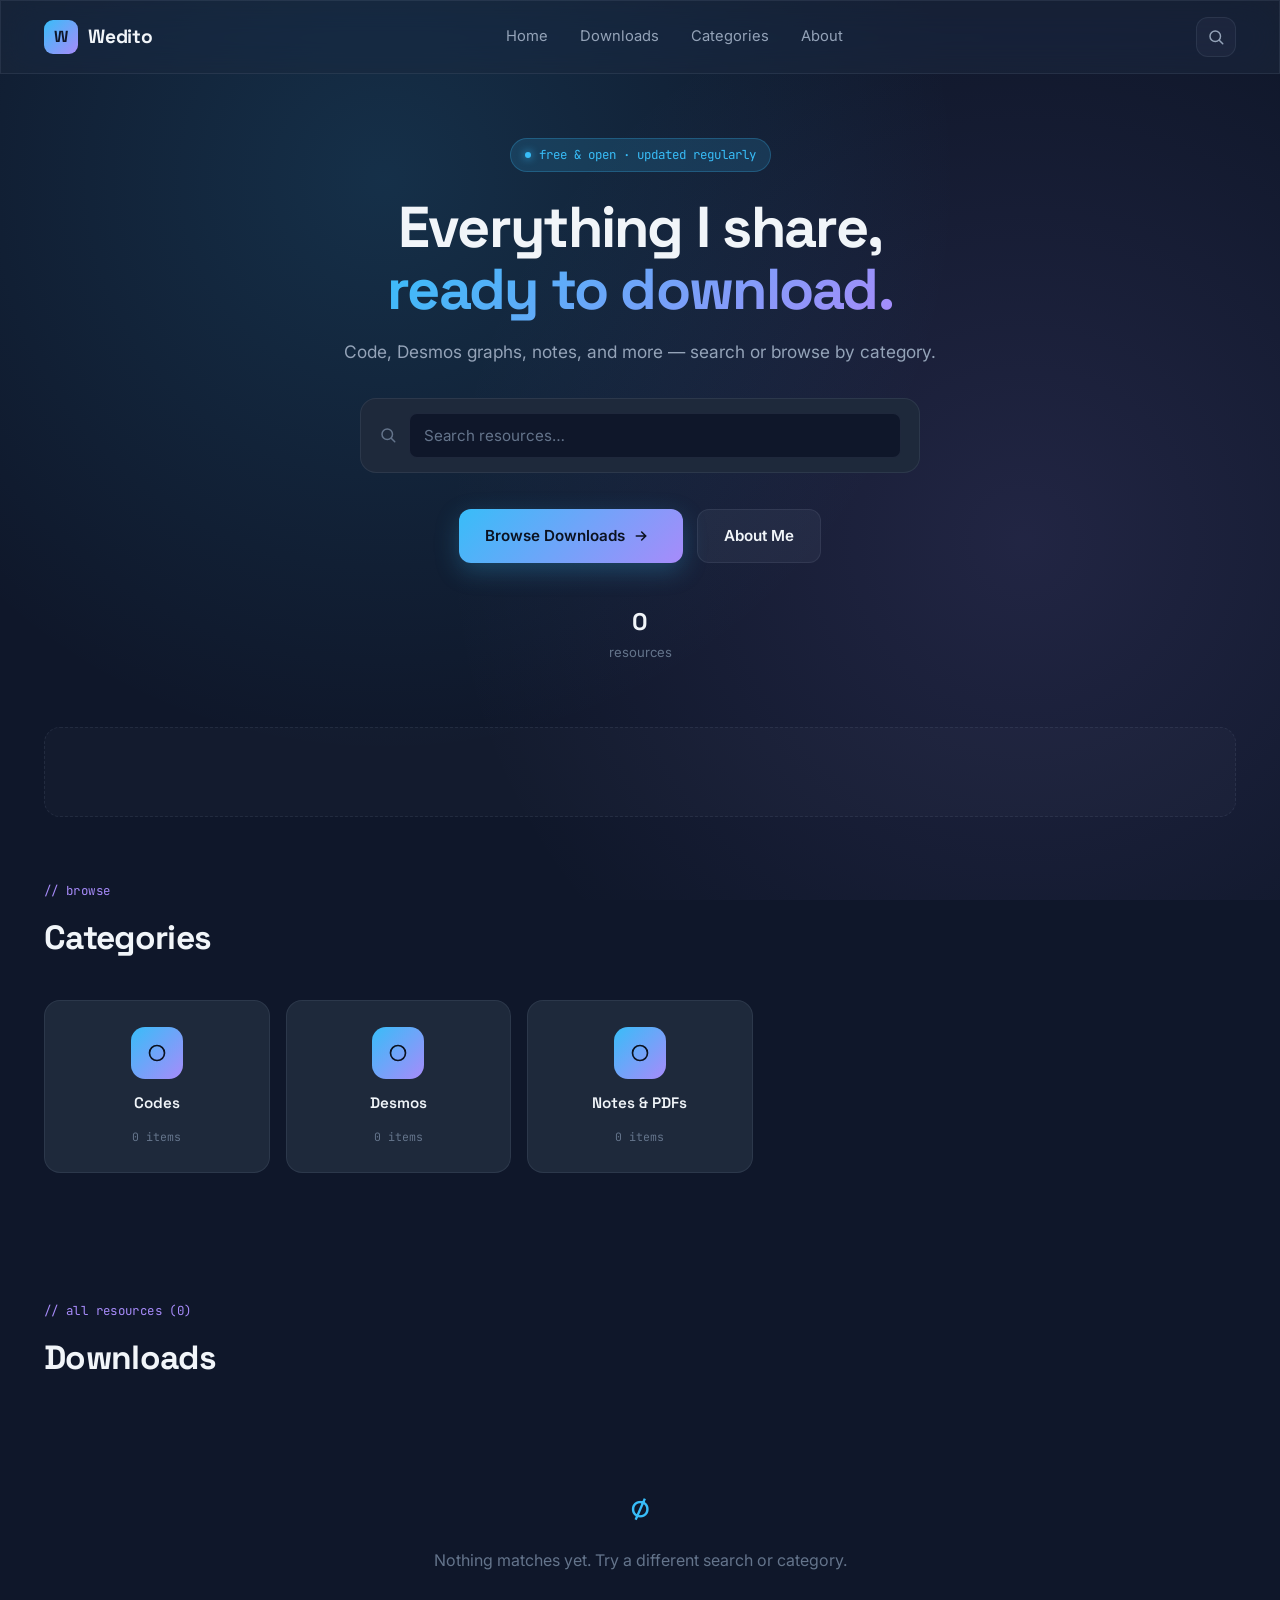
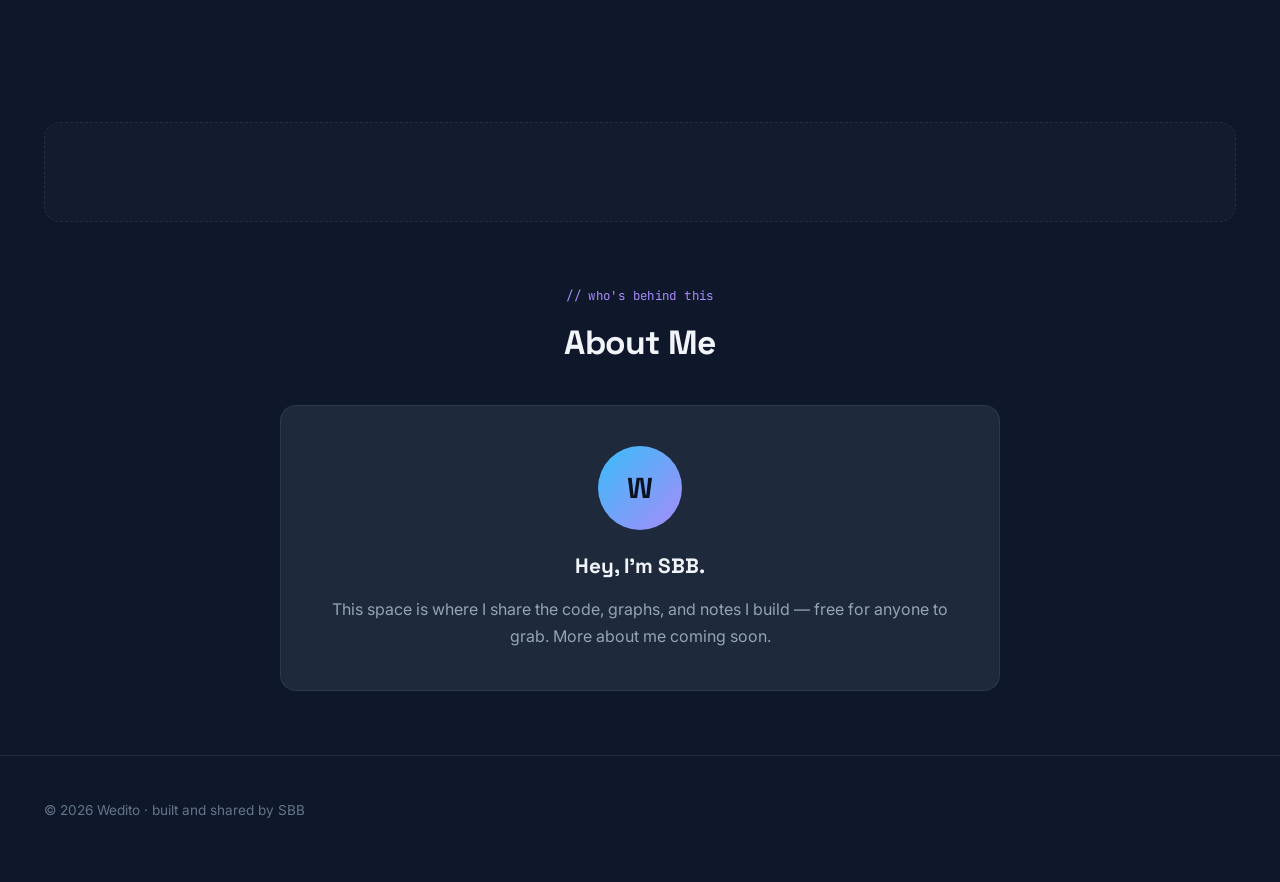
==== commit 7b980e5e: "Update index.html" ====
--- a/index.html
+++ b/index.html
@@ -56,7 +56,7 @@
       <a href="#downloads" class="btn btn-primary">
         Browse Downloads
         <svg width="16" height="16" viewBox="0 0 24 24" fill="none" stroke="currentColor" stroke-width="2.4" stroke-linecap="round"><path d="M5 12h14M13 6l6 6-6 6"/></svg>
-      </a>
+      <r/a>
       <a href="#about" class="btn btn-secondary">About Me</a>
     </div>
 
@@ -140,9 +140,6 @@
 <footer>
   <div class="wrap footer-row">
     <span>© 2026 Wedito · built and shared by SBB</span>
-    <div class="footer-links">
-      <a href="admin.html">admin</a>
-      <a href="#about">about</a>
     </div>
   </div>
 </footer>
